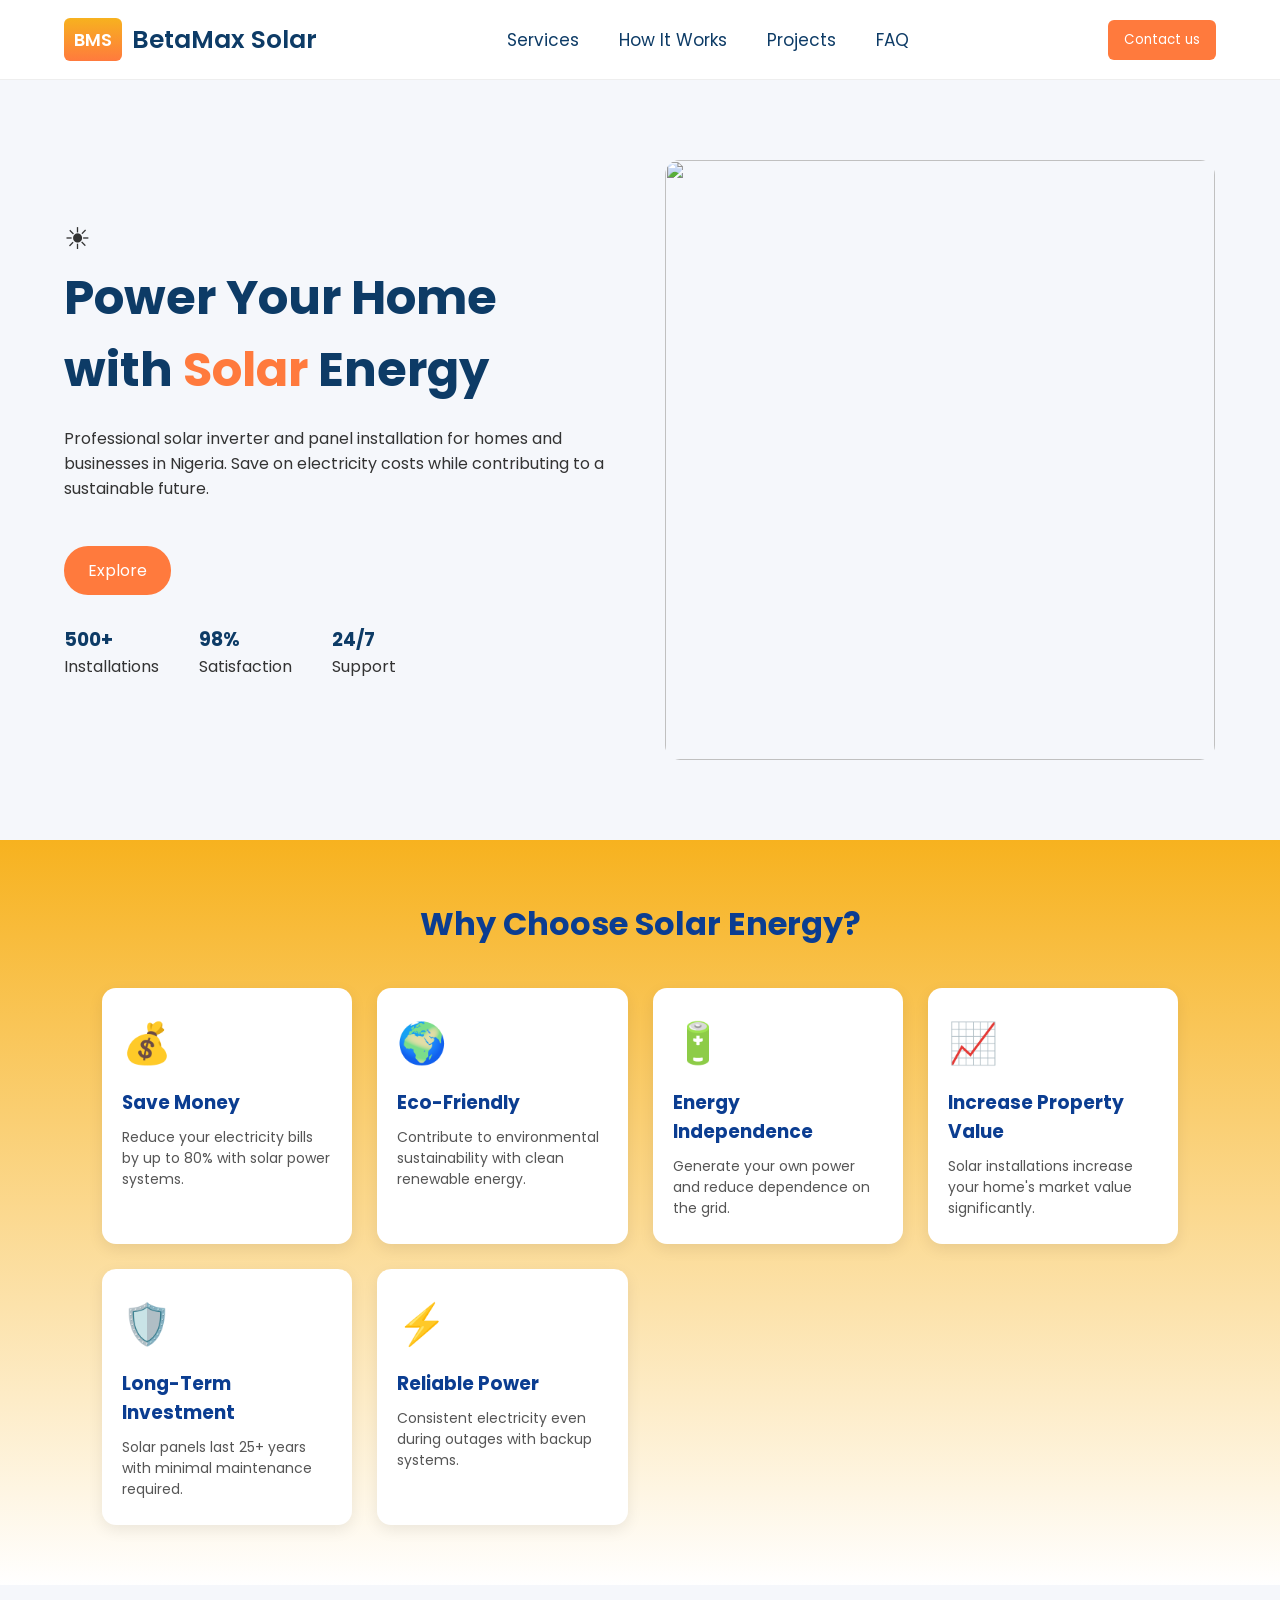
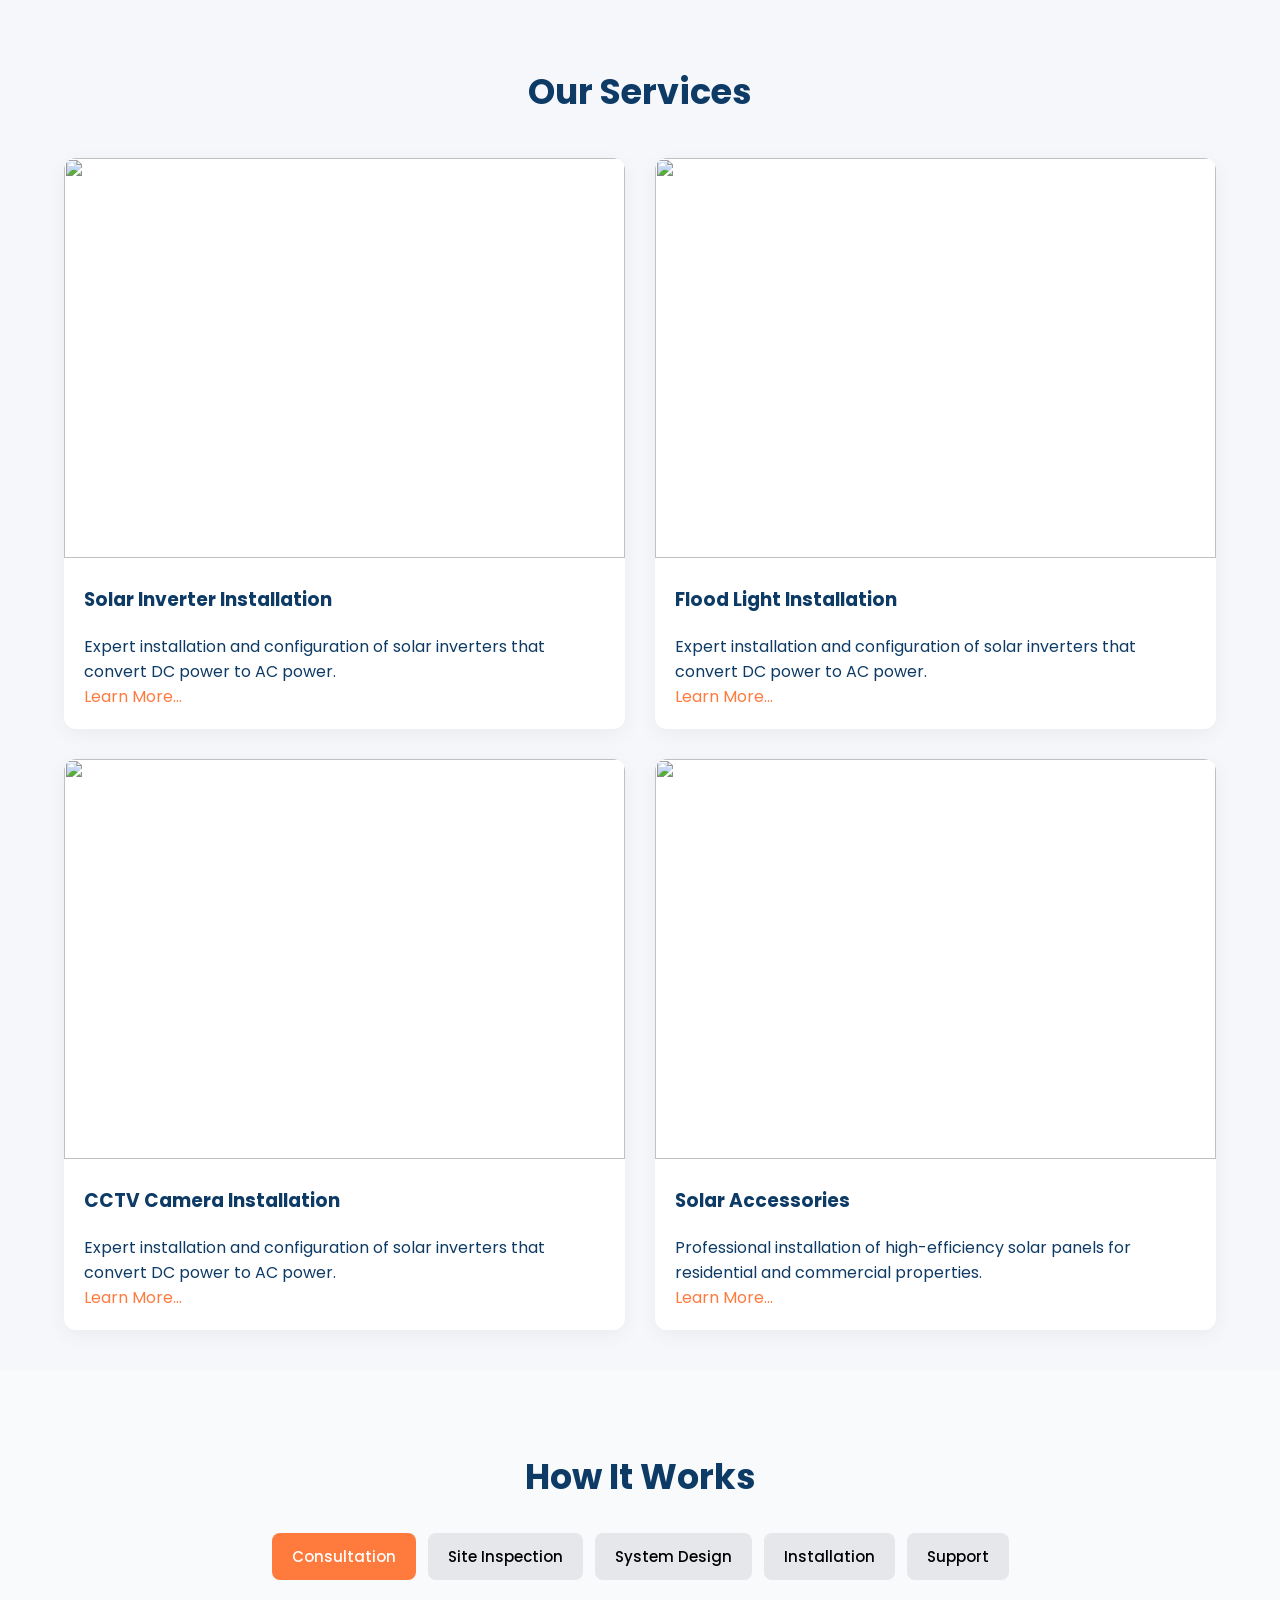
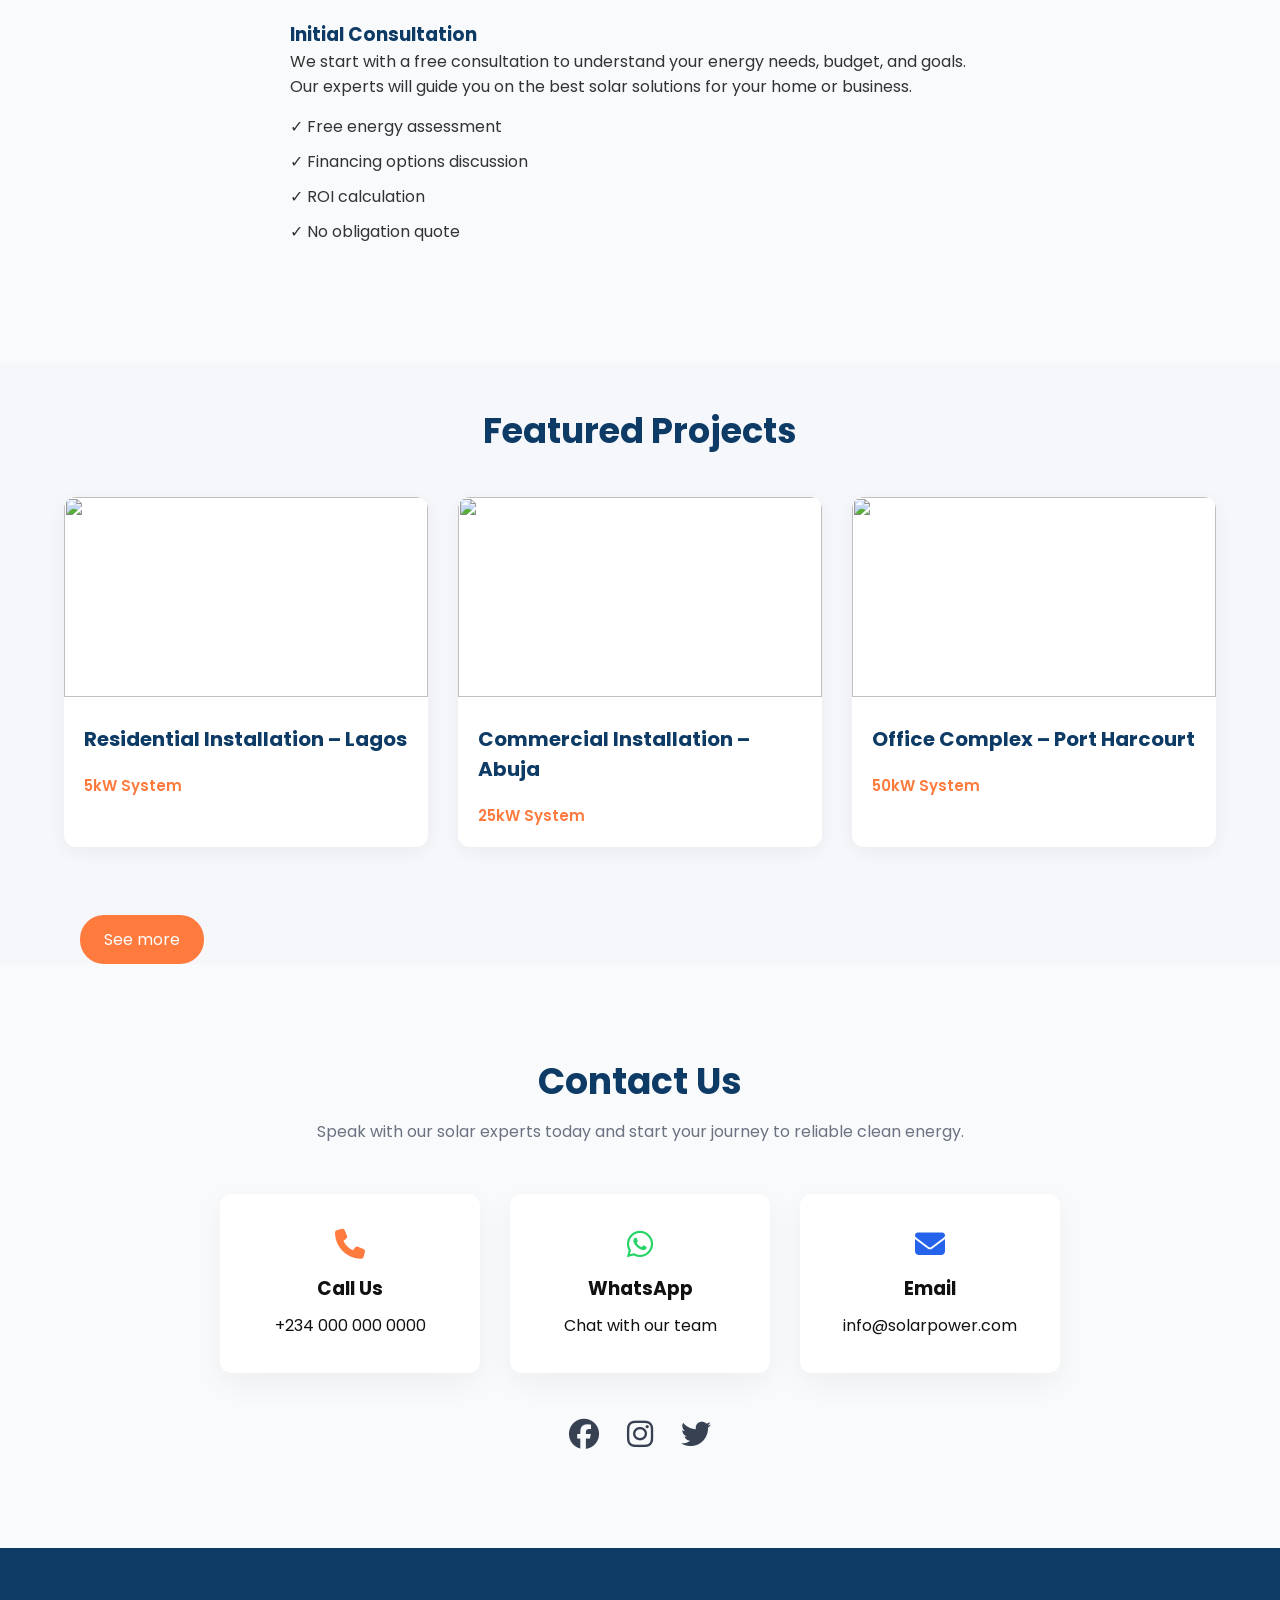
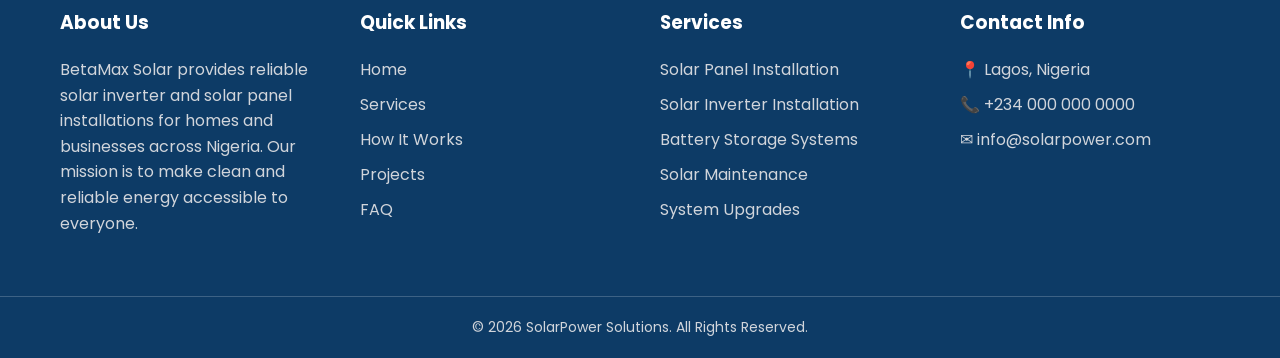
==== index.html @ 7b792b78 "Add files via upload" ====
<!DOCTYPE html>
<html lang="en">
<head>

<meta charset="UTF-8">
<meta name="viewport" content="width=device-width, initial-scale=1.0">

<title>BetaMax Solar</title>

<link rel="stylesheet" href="style.css">

<link href="https://fonts.googleapis.com/css2?family=Poppins:wght@300;400;500;600;700&display=swap" rel="stylesheet">

<link rel="stylesheet" href="https://cdnjs.cloudflare.com/ajax/libs/font-awesome/6.5.0/css/all.min.css">
</head>

<body>

<header>

<div class="container nav">

<div class="logo">

<div class="logo-box">BMS</div>
<span>BetaMax Solar</span>

</div>

<nav>

<ul>

<li><a href="#services">Services</a></li>
<li><a href="#how-it-works">How It Works</a></li>
<li><a href="#projects">Projects</a></li>
<li><a href="faq.html">FAQ</a></li>
</ul>

</nav>

<div class="nav-buttons">
<a href="#contact-section"><button class="admin-btn">Contact us</button></a>


</div>

</div>

</header>


<!-- HERO -->

<section class="hero">

<div class="container hero-grid">

<div class="hero-text">

<div class="hero-badge">☀</div>

<h1>Power Your Home with <span2> Solar</span2> Energy</h1>

<p>
Professional solar inverter and panel installation for homes and businesses in Nigeria. 
Save on electricity costs while contributing to a sustainable future.
</p>

<div class="hero-buttons">
<a href="#features" class="quote-btn">Explore</a>


</div>

<div class="hero-stats">

<div>
<h3>500+</h3>
<p>Installations</p>
</div>

<div>
<h3>98%</h3>
<p>Satisfaction</p>
</div>

<div>
<h3>24/7</h3>
<p>Support</p>
</div>

</div>

</div>


<!-- SLIDESHOW -->

<div class="slider">

<img class="slide active" src="images/1.jpg">
<img class="slide" src="images/2.jpg">
<img class="slide" src="images/13.jpg">
<img class="slide" src="images/4.jpg">

</div>



</div>

</div>

</section>


<!-- WHY SOLAR -->

<section id="features" class="features">
  <h2>Why Choose Solar Energy?</h2>

  <div class="features-container">

    <div class="card">
      <div class="icon">💰</div>
      <h3>Save Money</h3>
      <p>Reduce your electricity bills by up to 80% with solar power systems.</p>
    </div>

    <div class="card">
      <div class="icon">🌍</div>
      <h3>Eco-Friendly</h3>
      <p>Contribute to environmental sustainability with clean renewable energy.</p>
    </div>

    <div class="card">
      <div class="icon">🔋</div>
      <h3>Energy Independence</h3>
      <p>Generate your own power and reduce dependence on the grid.</p>
    </div>

    <div class="card">
      <div class="icon">📈</div>
      <h3>Increase Property Value</h3>
      <p>Solar installations increase your home's market value significantly.</p>
    </div>

    <div class="card">
      <div class="icon">🛡️</div>
      <h3>Long-Term Investment</h3>
      <p>Solar panels last 25+ years with minimal maintenance required.</p>
    </div>

    <div class="card">
      <div class="icon">⚡</div>
      <h3>Reliable Power</h3>
      <p>Consistent electricity even during outages with backup systems.</p>
    </div>

  </div>
</section>
</section>


<!-- SERVICES -->
<section id="services" class="services">

<h2>Our Services</h2>

<div class="container service-grid">


<a href="services.html" class="movie-card-link">
<div class="service-card">

<img src="images/5.jpg">

<h3>Solar Inverter Installation</h3>

<p>
Expert installation and configuration of solar inverters that convert DC power to AC power. 
<br>
<span3>Learn More...</span3>
</p>
</div>
</a>


<a href="flood.html" class="movie-card-link">
<div class="service-card">

<img src="images/15.jpg">

<h3>Flood Light Installation</h3>

<p>
Expert installation and configuration of solar inverters that convert DC power to AC power.
<br>
<span3>Learn More...</span3>
</p>
</div>
</a>

<a href="cctv.html" class="movie-card-link">
<div class="service-card">

<img src="images/16.jpg">

<h3>CCTV Camera Installation</h3>

<p>
Expert installation and configuration of solar inverters that convert DC power to AC power.
<br>
<span3>Learn More...</span3>
</p>

</div>
</a>

<a href="acc.html" class="movie-card-link">
<div class="service-card">

<img src="images/6.jpg">

<h3>Solar Accessories</h3>

<p>
Professional installation of high-efficiency solar panels for residential and commercial properties.
<br>
<span3>Learn More...</span3>
</p>

</div>
</a>
</div>

</section>




<section id="how-it-works" class="how-it-works">

<div class="container">

<h2>How It Works</h2>

<div class="process-tabs">

<button class="tab active" data-target="consultation">
Consultation
</button>

<button class="tab" data-target="inspection">
Site Inspection
</button>

<button class="tab" data-target="design">
System Design
</button>

<button class="tab" data-target="installation">
Installation
</button>

<button class="tab" data-target="support">
Support
</button>

</div>


<!-- CONSULTATION -->

<div class="process-content active" id="consultation">

<h3>Initial Consultation</h3>

<p>
We start with a free consultation to understand your energy needs,
budget, and goals. Our experts will guide you on the best solar
solutions for your home or business.
</p>

<ul>
<li>✓ Free energy assessment</li>
<li>✓ Financing options discussion</li>
<li>✓ ROI calculation</li>
<li>✓ No obligation quote</li>
</ul>

</div>


<!-- SITE INSPECTION -->

<div class="process-content" id="inspection">

<h3>Site Inspection</h3>

<p>
Our engineers visit your location to evaluate sunlight exposure,
roof condition, and electrical configuration before installation.
</p>

<ul>
<li>✓ Roof structure evaluation</li>
<li>✓ Sunlight and shading analysis</li>
<li>✓ Electrical system inspection</li>
<li>✓ System compatibility check</li>
</ul>

</div>


<!-- SYSTEM DESIGN -->

<div class="process-content" id="design">

<h3>System Design</h3>

<p>
Based on the inspection results, we design a custom solar power
system tailored to your energy usage and building layout.
</p>

<ul>
<li>✓ Custom solar layout</li>
<li>✓ Panel positioning optimization</li>
<li>✓ Battery and inverter configuration</li>
<li>✓ Energy production estimation</li>
</ul>

</div>


<!-- INSTALLATION -->

<div class="process-content" id="installation">

<h3>Professional Installation</h3>

<p>
Our certified technicians install the solar panels, inverter,
and battery systems safely and efficiently.
</p>

<ul>
<li>✓ Solar panel mounting</li>
<li>✓ Inverter configuration</li>
<li>✓ Battery system setup</li>
<li>✓ Safety testing</li>
</ul>

</div>


<!-- SUPPORT -->

<div class="process-content" id="support">

<h3>Ongoing Support</h3>

<p>
After installation, we provide monitoring, maintenance,
and customer support to ensure your system runs efficiently.
</p>

<ul>
<li>✓ System monitoring</li>
<li>✓ Maintenance services</li>
<li>✓ Performance optimization</li>
<li>✓ 24/7 support</li>
</ul>

</div>

</div>

</section>


<!-- FEATURED PROJECTS -->
<section id="projects" class="projects">

<div class="container">

<h2>Featured Projects</h2>

<div class="project-grid">


<div class="project-card">

<img src="images/9.jpg">

<h3>Residential Installation – Lagos</h3>

<span>5kW System</span>

</div>


<div class="project-card">

<img src="images/10.jpg">

<h3>Commercial Installation – Abuja</h3>

<span>25kW System</span>

</div>


<div class="project-card">

<img src="images/8.jpg">

<h3>Office Complex – Port Harcourt</h3>

<span>50kW System</span>

</div>


</div>

</div>

</section>
<a href="project.html" class="seemore-btn">See more</a>

<!-- CONTACT SECTION -->
<section id="contact-section" class="contact-section">

<div class="container">

<h2>Contact Us</h2>
<p class="contact-subtext">
Speak with our solar experts today and start your journey to reliable clean energy.
</p>

<div class="primary-contact">

<a href="tel:+234000000000" class="contact-card call">
<i class="fa-solid fa-phone"></i>
<h3>Call Us</h3>
<p>+234 000 000 0000</p>
</a>

<a href="https://wa.me/2340000000000" class="contact-card whatsapp">
<i class="fa-brands fa-whatsapp"></i>
<h3>WhatsApp</h3>
<p>Chat with our team</p>
</a>

<a href="mailto:info@solarpower.com" class="contact-card email">
<i class="fa-solid fa-envelope"></i>
<h3>Email</h3>
<p>info@solarpower.com</p>
</a>

</div>


<div class="social-contact">

<a href="#"><i class="fa-brands fa-facebook"></i></a>
<a href="#"><i class="fa-brands fa-instagram"></i></a>
<a href="#"><i class="fa-brands fa-twitter"></i></a>

</div>

</div>

</section>



<!-- FOOTER -->

<footer class="footer">

<div class="footer-container">

<div class="footer-col">

<h3>About Us</h3>

<p>
BetaMax Solar provides reliable solar inverter and
solar panel installations for homes and businesses across
Nigeria. Our mission is to make clean and reliable energy
accessible to everyone.
</p>

</div>


<div class="footer-col">

<h3>Quick Links</h3>

<ul>
<li><a href="#">Home</a></li>
<li><a href="#services">Services</a></li>
<li><a href="#">How It Works</a></li>
<li><a href="#projects">Projects</a></li>
<li><a href="#faq.html">FAQ</a></li>

</ul>

</div>


<div class="footer-col">

<h3>Services</h3>

<ul>
<li>Solar Panel Installation</li>
<li>Solar Inverter Installation</li>
<li>Battery Storage Systems</li>
<li>Solar Maintenance</li>
<li>System Upgrades</li>

</ul>

</div>


<div class="footer-col">

<h3>Contact Info</h3>

<ul>
<li>📍 Lagos, Nigeria</li>
<li>📞 +234 000 000 0000</li>
<li>✉ info@solarpower.com</li>
</ul>

</div>

</div>


<div class="footer-bottom">

<p>
© 2026 SolarPower Solutions. All Rights Reserved.
</p>

</div>

</footer>
<script src="script.js"></script>

</body>

</html>
---- style.css ----
*{
margin:0;
padding:0;
box-sizing:border-box;
font-family:Poppins;
}

body{
background:#f5f7fb;
color:#333;
}

.container{
width:90%;
max-width:1200px;
margin:auto;
}

header{
background:white;
border-bottom:1px solid #eee;
position:sticky;
top:0;
z-index:100;
}

.nav{
display:flex;
justify-content:space-between;
align-items:center;
padding:18px 0;
}

.logo{
display:flex;
align-items:center;
gap:10px;
font-weight:600;
font-size:18px;
}

.logo-box{
background:linear-gradient(#f7b21f,#ff7a3d);
color:white;
padding:8px 10px;
border-radius:6px;
font-weight:600;
}
span{
 color:#0d3b66;
 font-size: 25px;
 
}
span2{
 color:#ff7a3d;
 
}


span3{
 color:#ff7a3d;
 }
nav ul{
display:flex;
list-style:none;
gap:40px;
font-size: 17px;
color:#0d3b66;
}

nav a{
text-decoration:none;
color:#0d3b66;
}
.nav a:hover{
color:#ff7a3d;
}
.nav-buttons button{
margin-left:10px;
padding:10px 16px;
border:none;
border-radius:6px;
cursor:pointer;
}

.admin-btn{
background:#ff7a3d;
color:white;

}
.admin-btn:hover{
background:#ff7a3d;
color:white;
transform:scale(1.05);
}

.quote-btn{
background:#ff7a3d;
color:white;
display:inline-block;
padding:12px 24px;
border-radius:24px;
text-decoration:none;
margin-top:20px;
transition:0.3s;
}

.quote-btn:hover{
background:#ff7a3d;
color:white;
transform:scale(1.05);
}
/* HERO SECTION */
/* SLIDER */

.slider{
position:relative;
width:550px;
height:600px;
overflow:hidden;
border-radius:15px;
}

.slide{
position:absolute;
width:100%;
height:100%;
object-fit:cover;
opacity:0;
transition:opacity 1s ease-in-out;
}

.slide.active{
opacity:1;
}


.hero{
padding:80px 0;
}

.hero-grid{
display:grid;
grid-template-columns:1fr 1fr;
gap:50px;
align-items:center;
}

.hero-text h1{
font-size:48px;
color:#0d3b66;
margin-bottom:20px;
}

.hero-text p{
margin-bottom:25px;
}

.hero-buttons button{
margin-right:10px;
padding:14px 22px;
border-radius:8px;
}

.hero-stats{
display:flex;
gap:40px;
margin-top:30px;
}

.hero-stats h3{
color:#0d3b66;
}

.hero-image img{
width:100%;
border-radius:14px;
}
.hero-badge{
    font-size: 30px;
}

.services{
padding:80px 0;
text-align:center;
}
.services h2{
color:#0d3b66;
font-size: 35px;
}
.services h3{
color:#0d3b66;
}
.service-grid{
display:grid;
grid-template-columns:1fr 1fr;
gap:30px;
margin-top:40px;
}

.service-card{
background:white;
border-radius:12px;
box-shadow:0 5px 20px rgba(0,0,0,0.05);
text-align:left;
overflow:hidden;
}

.service-card img{
width:100%;
height:400px;
object-fit:cover;
}

.service-card h3{
padding:20px;
}

.service-card p{
padding:0 20px 20px;
}

.service-card a{
padding:20px;
display:block;
color:#ff7a3d;
text-decoration:none;
}

@media(max-width:900px){

.hero-grid{
grid-template-columns:1fr;
}

.service-grid{
grid-template-columns:1fr;
}

nav ul{
display:none;
}

}
.how-it-works{
padding:80px 0;
text-align:center;
background:#f8fafc;
margin-top: -40px;
}
.how-it-works h2{
font-size: 35px;
color:#0d3b66;
}

.process-tabs{
display:flex;
justify-content:center;
gap:12px;
margin-top:30px;
flex-wrap:wrap;
}

.tab{
padding:12px 20px;
border:none;
background:#e5e7eb;
border-radius:8px;
cursor:pointer;
font-weight:500;
font-size: 15px;
}

.tab.active{
background:#ff7a3d;
color:white;
}

.process-content{
display:none;
max-width:700px;
margin:40px auto;
text-align:left;
}

.process-content h3{
color:#0d3b66;
}

.process-content.active{
display:block;
}

.process-content ul{
margin-top:15px;
list-style:none;
}

.process-content li{
margin-bottom:10px;
}

/* PROJECTS */

.projects{
padding:80px 0;
text-align:center;
margin-top: -40px;
}
.projects h2{
    font-size: 35px;
color:#0d3b66;
}

.project-grid{
display:grid;
grid-template-columns:repeat(auto-fit,minmax(300px,1fr));
gap:30px;
margin-top:40px;
}

.project-card{
background:white;
border-radius:12px;
box-shadow:0 5px 20px rgba(0,0,0,0.05);
text-align:left;
overflow:hidden;
}

.project-card img{
width:100%;
height:200px;
object-fit:cover;
}

.project-card h3{
padding:20px;
font-size:20px;
color:#0d3b66;
}

.project-card span{
padding:0 20px 20px;
display:block;
color:#ff7a3d;
font-weight:600;
font-size: 15px;
}

.seemore-btn{
background:#ff7a3d;
color:white;
display:inline-block;
padding:12px 24px;
border-radius:24px;
text-decoration:none;
margin-top:-80px;
transition:0.3s;
margin-left: 80px;
}

.seemore-btn:hover{
background:#ff7a3d;
color:white;
transform:scale(1.05);
}
/* CONTACT SECTION */

.contact-section{
padding:90px 0;
background:#f8fafc;
text-align:center;
}

.contact-section h2{
font-size:36px;
margin-bottom:10px;
color:#0d3b66;
}

.contact-subtext{
color:#6b7280;
margin-bottom:50px;
}

.primary-contact{
display:flex;
justify-content:center;
gap:30px;
flex-wrap:wrap;
}

.contact-card{
width:260px;
padding:35px;
border-radius:12px;
background:white;
box-shadow:0 10px 30px rgba(0,0,0,0.05);
text-decoration:none;
color:#111;
transition:0.3s;
}

.contact-card i{
font-size:30px;
margin-bottom:15px;
}

.contact-card h3{
margin-bottom:10px;
}

.contact-card:hover{
transform:translateY(-8px);
box-shadow:0 15px 40px rgba(0,0,0,0.1);
}


/* CONTACT COLORS */

.call i{
color:#ff7a3d;
}

.whatsapp i{
color:#25D366;
}

.email i{
color:#2563eb;
}


/* SOCIAL MEDIA */

.social-contact{
margin-top:40px;
}

.social-contact a{
margin:0 12px;
font-size:30px;
color:#374151;
transition:0.3s;
}

.social-contact a:hover{
color:#ff7a3d;
}



/* FOOTER */

.footer{
background:#0d3b66;
color:white;
padding-top:60px;
}

.footer-container{
max-width:1200px;
margin:auto;
display:grid;
grid-template-columns:repeat(auto-fit,minmax(220px,1fr));
gap:40px;
padding:0 20px 60px;
}

.footer-col h3{
margin-bottom:20px;
}

.footer-col p{
color:#d1d5db;
line-height:1.6;
}

.footer-col ul{
list-style:none;
}

.footer-col ul li{
margin-bottom:10px;
color:#d1d5db;
}

.footer-col ul li a{
text-decoration:none;
color:#d1d5db;
}

.footer-col ul li a:hover{
color:white;
}

.footer-bottom{
text-align:center;
border-top:1px solid rgba(255,255,255,0.2);
padding:20px;
font-size:14px;
color:#d1d5db;
}


.back-btn{
  display:inline-block;
background:#ff7a3d;
color:rgb(255, 255, 255);
padding:10px 20px;
border-radius:20px;
text-decoration:none;
margin-top:20px;
margin-bottom: 20px;
margin-left: 41px;
transition:0.3s;
}

.back-btn:hover{
background:#ff7a3d;
color:#ffffff;
transform:scale(1.05);
}

/* PAGINATION */

.pagination{
display:flex;
justify-content:center;
align-items:center;
gap:8px;
margin-top:40px;
flex-wrap:wrap;
}

/* PAGE NUMBERS */

.page-number{
text-decoration:none;
color:#fff;
background:#0d3b66;
padding:10px 15px;
border-radius:8px;
font-size:14px;
transition:0.3s;
}

/* HOVER */

.page-number:hover{
background:#ff7a3d;
}

/* ACTIVE PAGE */

.page-number.active{
background:#ff7a3d;
font-weight:bold;
}

/* PREV NEXT */

.page-btn{
text-decoration:none;
color:white;
background:#0d3b66;
padding:10px 14px;
border-radius:8px;
transition:0.3s;
}

.page-btn:hover{
background:#ff7a3d;
}

/* DOTS */

.dots{
color:#aaa;
padding:0 5px;
}


.movie-card-link {
  text-decoration: none;
  color:#0d3b66;
}

.movie-card-link:visited {
  color:#0d3b66;           /* prevent purple visited color */
}

.movie-card-link:hover {
  color: #0d3b66;           /* prevent hover color change */
  text-decoration: none;  /* prevent underline */
}

.movie-card-link:active {
  color:#0d3b66;
}


.learn-btn{
border:2px solid #1b3f6b;
background:white;
color:#1b3f6b;
}


/* Category Tabs */
.category-tabs {
	display: flex;
	justify-content: center;
	gap: 30px;
	margin-bottom: 20px;
    margin-top: 50px;
	flex-wrap: wrap;
}

.tab-btn {
	padding: 12px 24px;
	background: transparent;
	border: 1px solid var(--text-muted);
    color:#1b3f6b;
	cursor: pointer;
	text-transform: uppercase;
	letter-spacing: 2px;
	transition: all 0.3s ease;
	font-size: 15px;
}

.tab-btn.active,
.tab-btn:hover {
	background:#ff7a3d;
	border-color:#ff7a3d;
	color: white;
	transform: translateY(-2px);
}
h5{
  color:#1b3f6b;
     font-size: 35px;
     margin-left:40%;
     margin-top: 40px;
}

.features {
  padding: 60px 8%;
  background:linear-gradient(#f7b21f,#fff);
  text-align: center;
}

.features h2 {
  font-size: 32px;
  color: #0b3d91;
  margin-bottom: 40px;
}

/* GRID */
.features-container {
  display: grid;
  grid-template-columns: repeat(auto-fit, minmax(250px, 1fr));
  gap: 25px;
}

/* CARD STYLE */
.card {
  background: #fff;
  padding: 25px 20px;
  border-radius: 14px;
  box-shadow: 0 5px 15px rgba(0,0,0,0.08);
  transition: 0.3s;
  text-align: left;
}

/* HOVER EFFECT */
.card:hover {
  transform: translateY(-8px);
}

/* ICON STYLE */
.icon {
  font-size: 40px;
  margin-bottom: 15px;
}

/* TITLE */
.card h3 {
  color: #0b3d91;
  margin-bottom: 10px;
}

/* TEXT */
.card p {
  color: #555;
  font-size: 14px;
  line-height: 1.5;
}
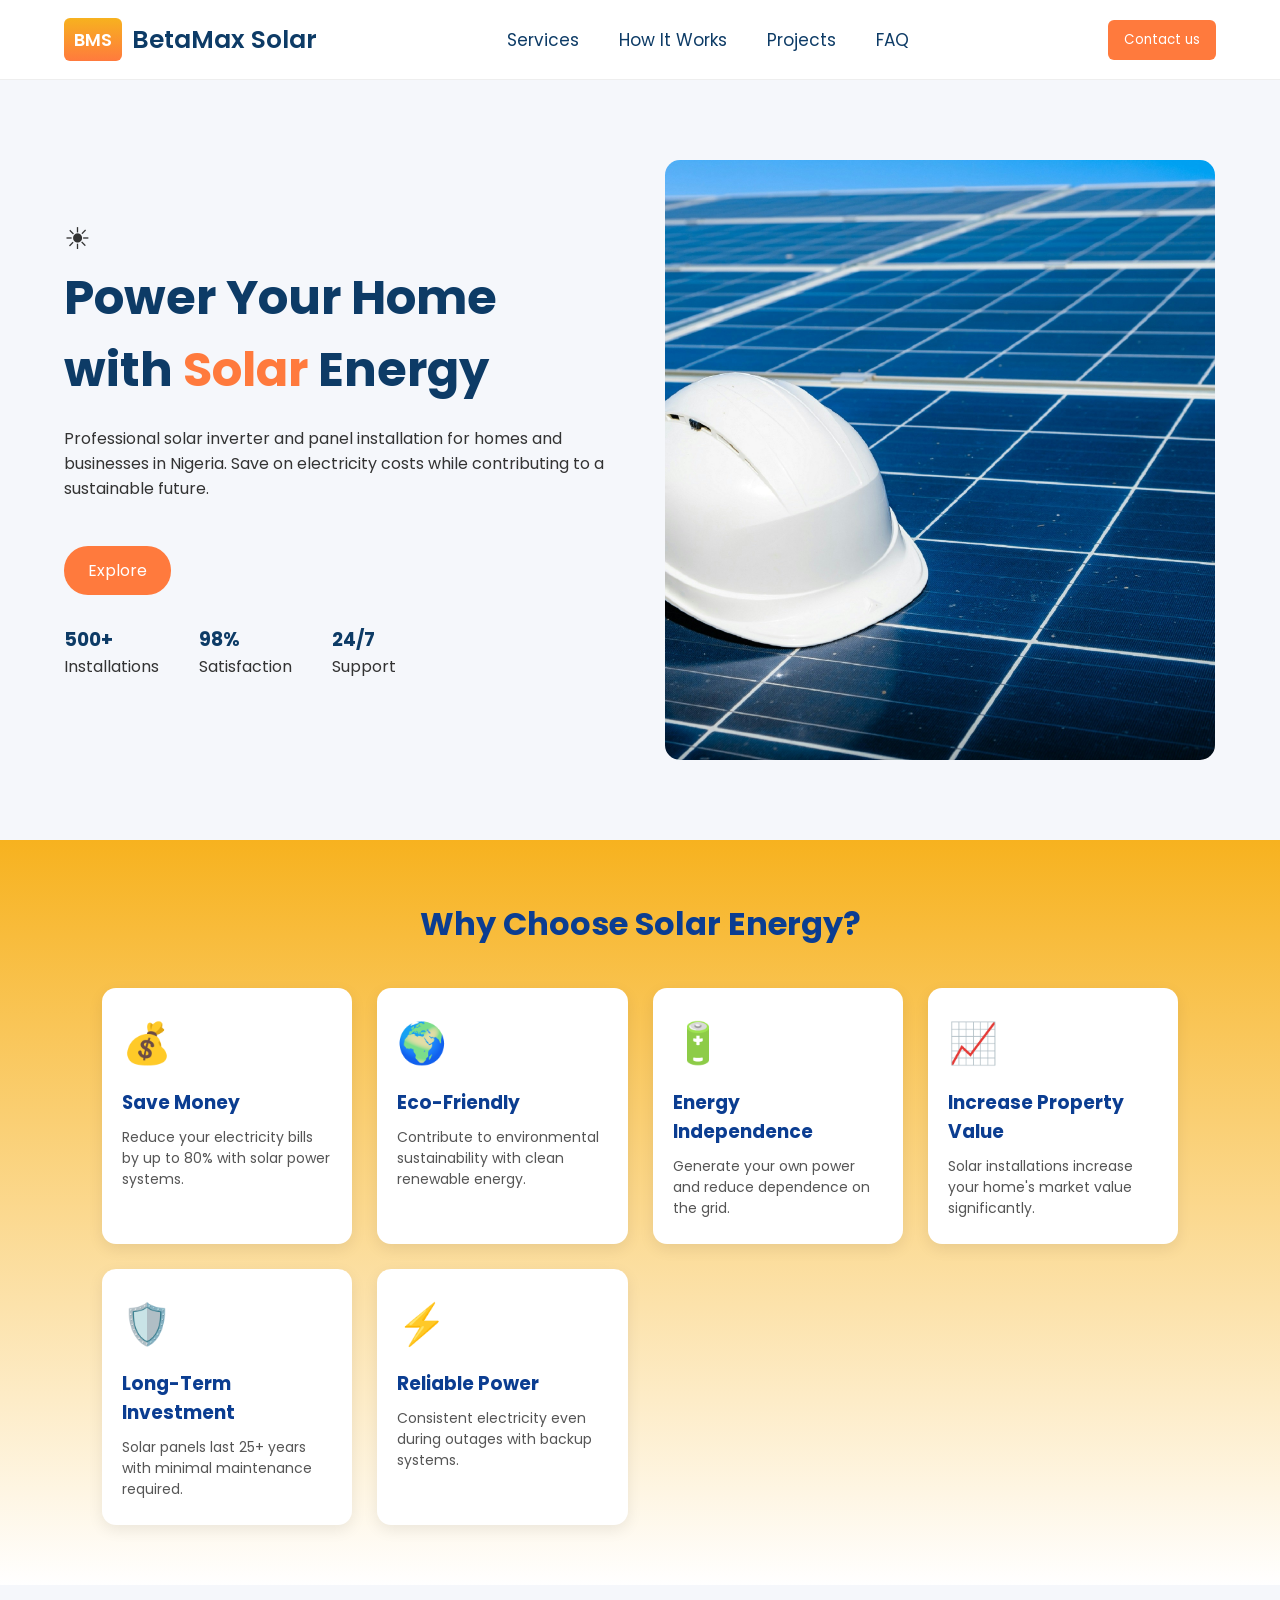
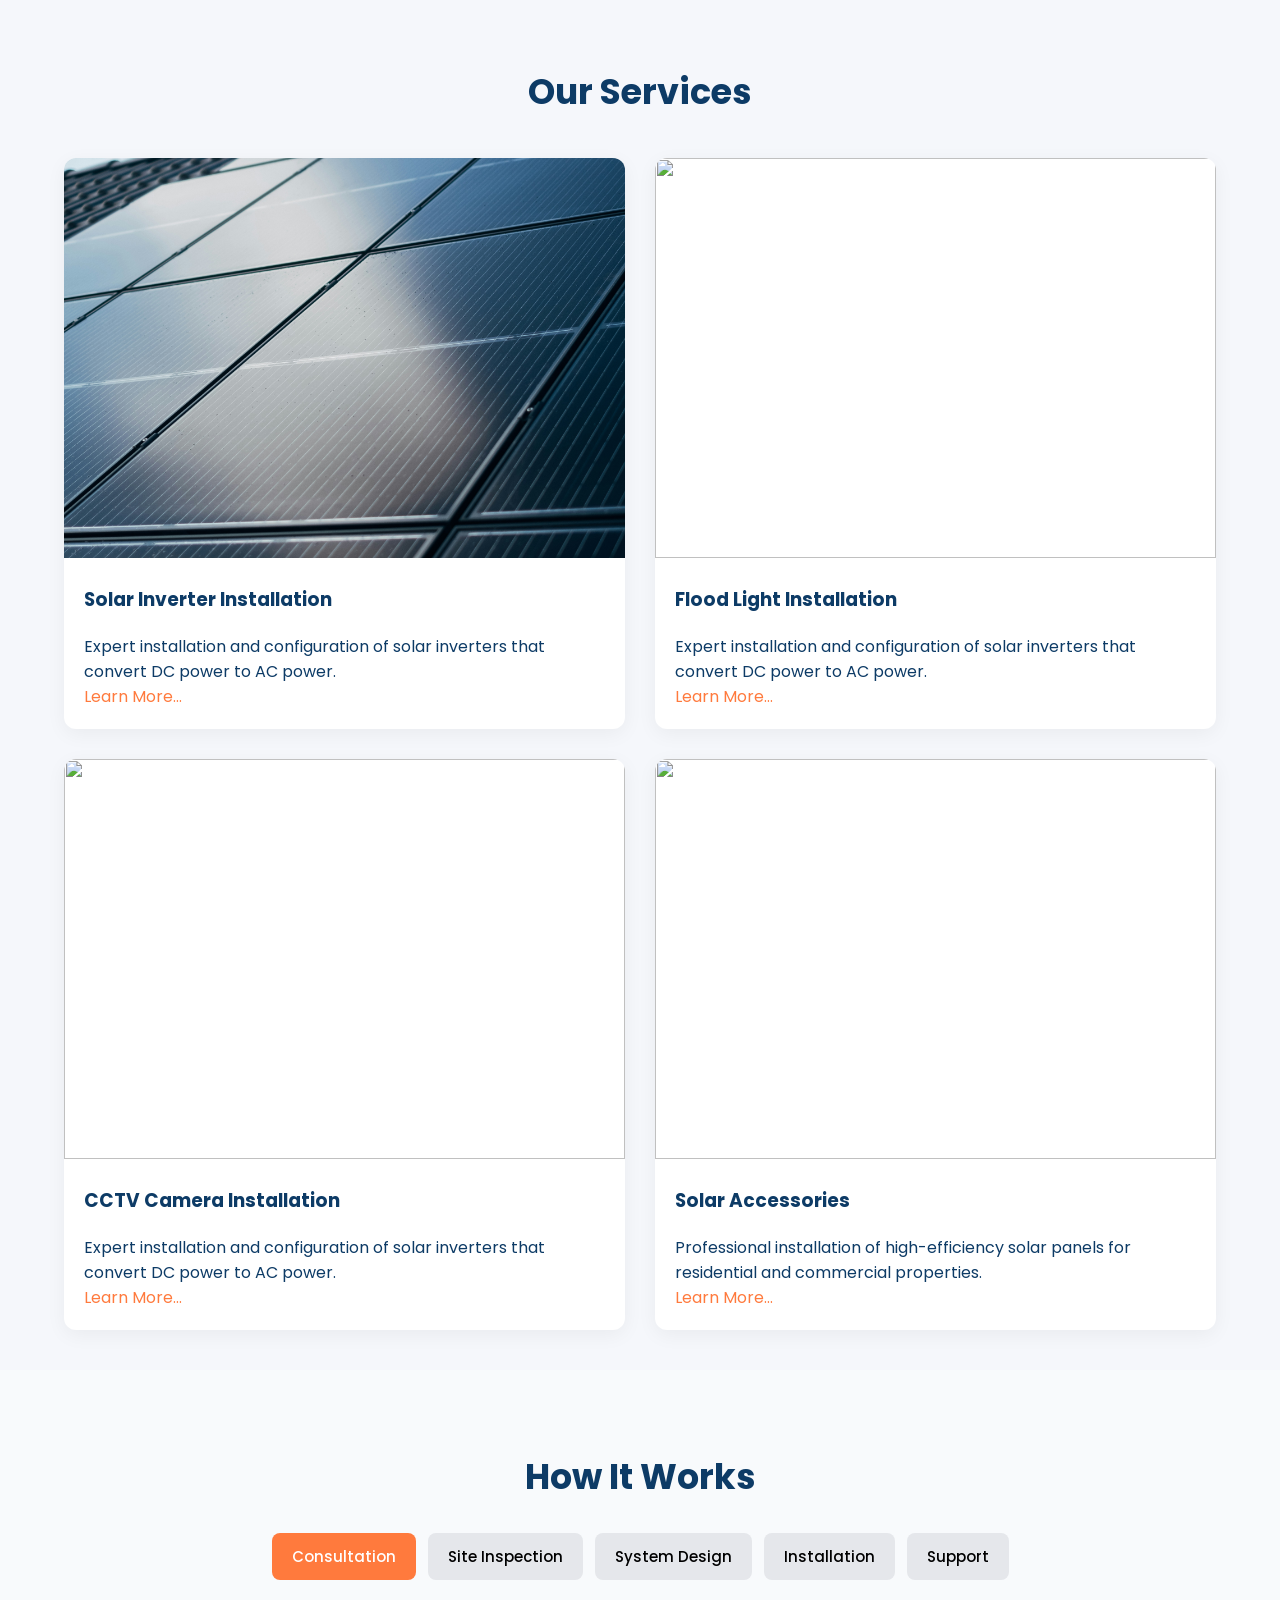
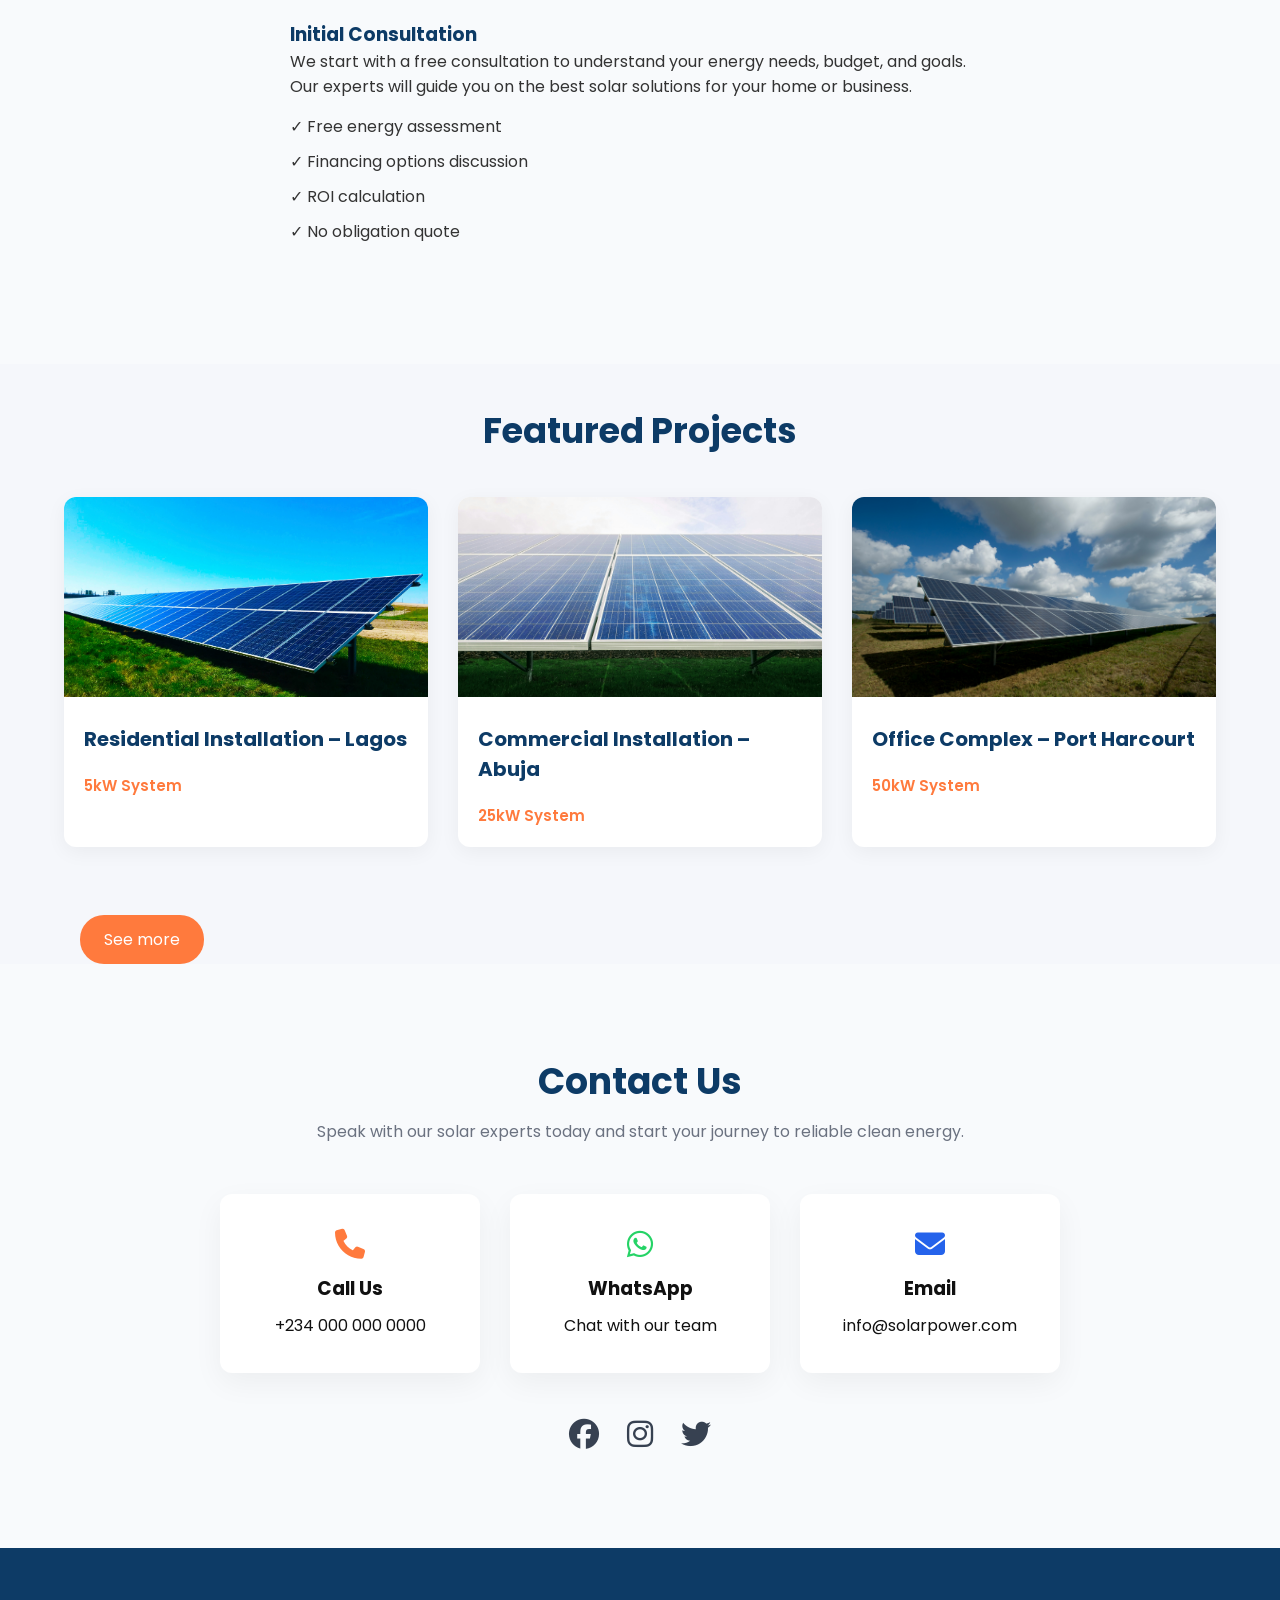
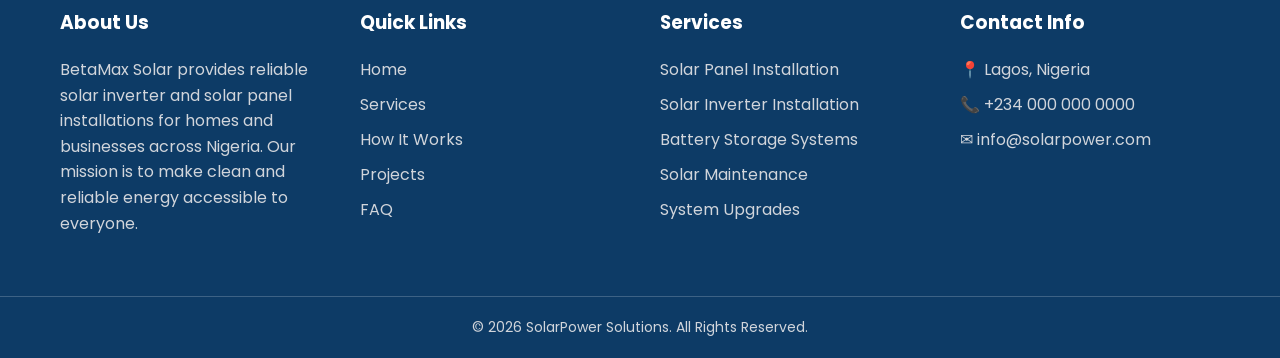
==== commit 126f1380: "Add files via upload" ====
--- a/index.html
+++ b/index.html
@@ -99,10 +99,10 @@
 
 <div class="slider">
 
-<img class="slide active" src="images/1.jpg">
-<img class="slide" src="images/2.jpg">
-<img class="slide" src="images/13.jpg">
-<img class="slide" src="images/4.jpg">
+<img class="slide active" src="1.jpg">
+<img class="slide" src="2.jpg">
+<img class="slide" src="13.jpg">
+<img class="slide" src="4.jpg">
 
 </div>
 
@@ -174,7 +174,7 @@
 <a href="services.html" class="movie-card-link">
 <div class="service-card">
 
-<img src="images/5.jpg">
+<img src="5.jpg">
 
 <h3>Solar Inverter Installation</h3>
 
@@ -190,7 +190,7 @@
 <a href="flood.html" class="movie-card-link">
 <div class="service-card">
 
-<img src="images/15.jpg">
+<img src="15.jpg">
 
 <h3>Flood Light Installation</h3>
 
@@ -205,7 +205,7 @@
 <a href="cctv.html" class="movie-card-link">
 <div class="service-card">
 
-<img src="images/16.jpg">
+<img src="16.jpg">
 
 <h3>CCTV Camera Installation</h3>
 
@@ -221,7 +221,7 @@
 <a href="acc.html" class="movie-card-link">
 <div class="service-card">
 
-<img src="images/6.jpg">
+<img src="6.jpg">
 
 <h3>Solar Accessories</h3>
 
@@ -393,7 +393,7 @@
 
 <div class="project-card">
 
-<img src="images/9.jpg">
+<img src="9.jpg">
 
 <h3>Residential Installation – Lagos</h3>
 
@@ -404,7 +404,7 @@
 
 <div class="project-card">
 
-<img src="images/10.jpg">
+<img src="10.jpg">
 
 <h3>Commercial Installation – Abuja</h3>
 
@@ -415,7 +415,7 @@
 
 <div class="project-card">
 
-<img src="images/8.jpg">
+<img src="8.jpg">
 
 <h3>Office Complex – Port Harcourt</h3>
 
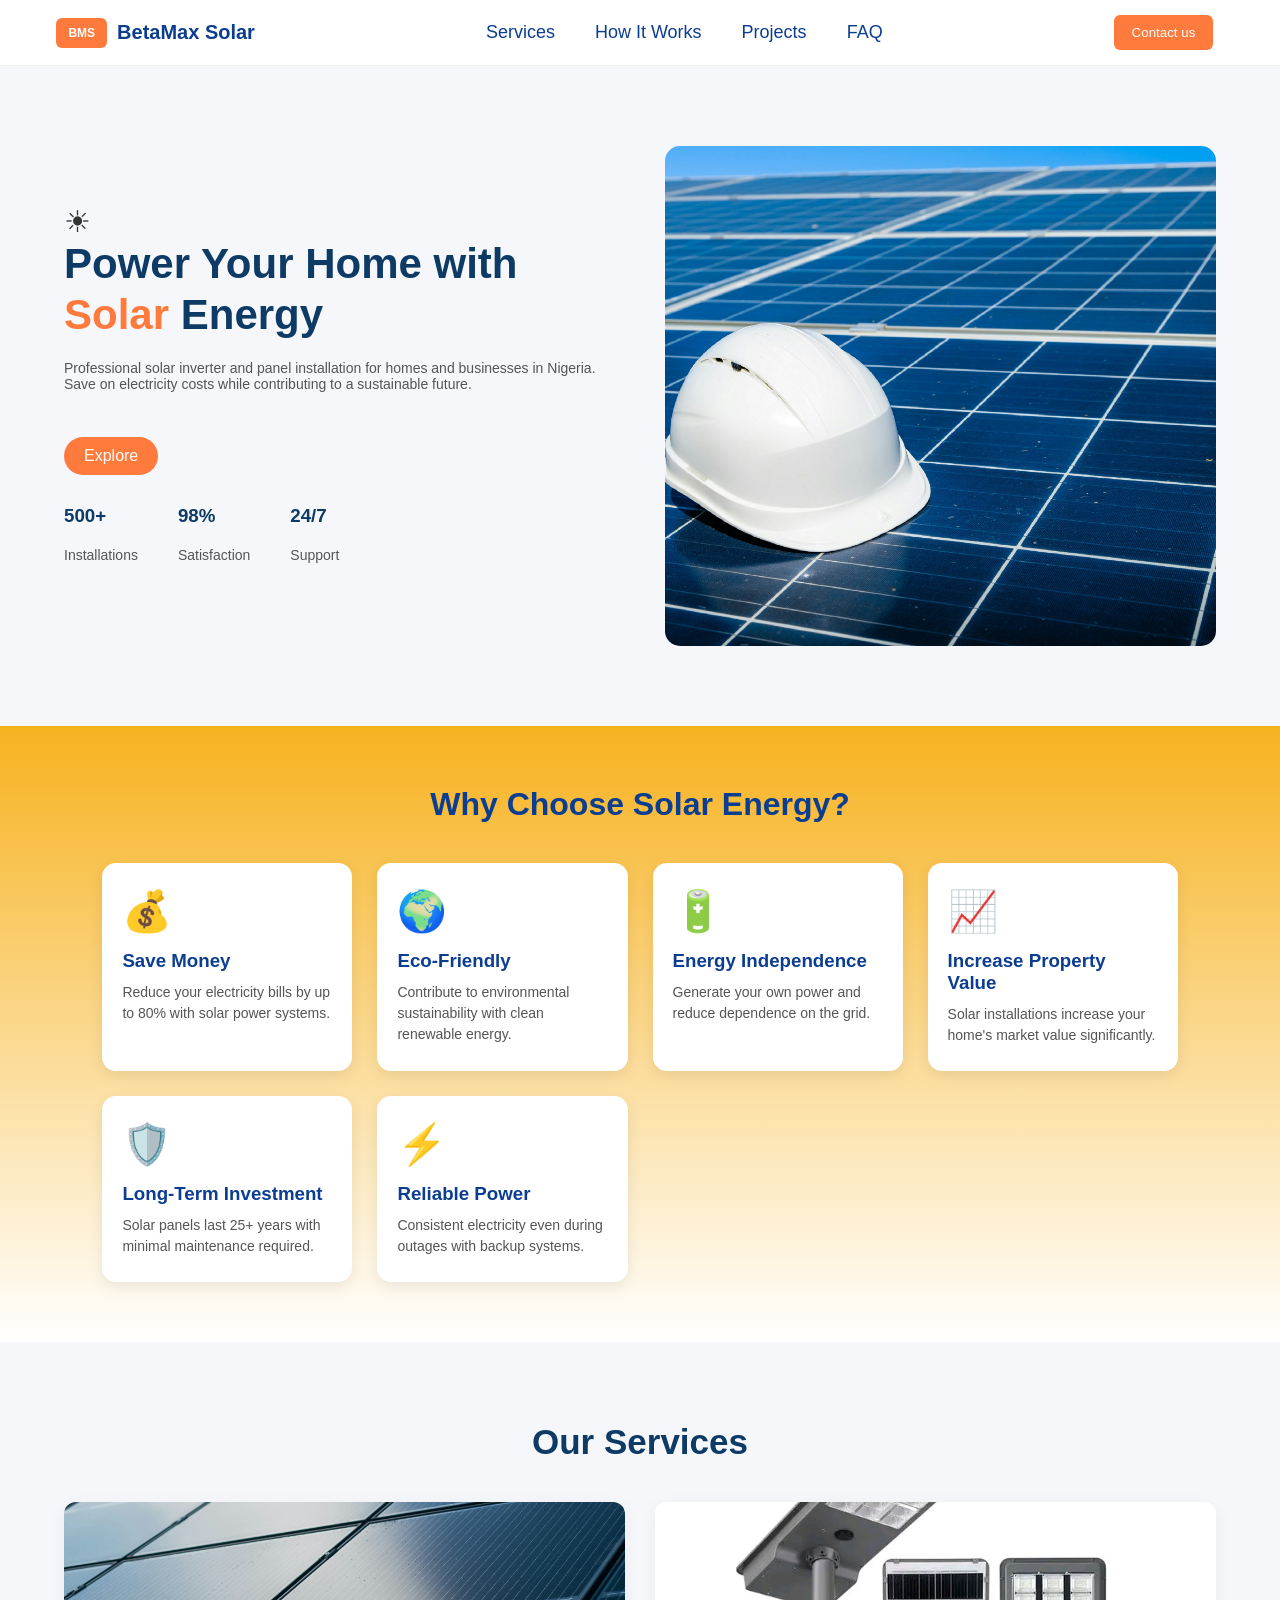
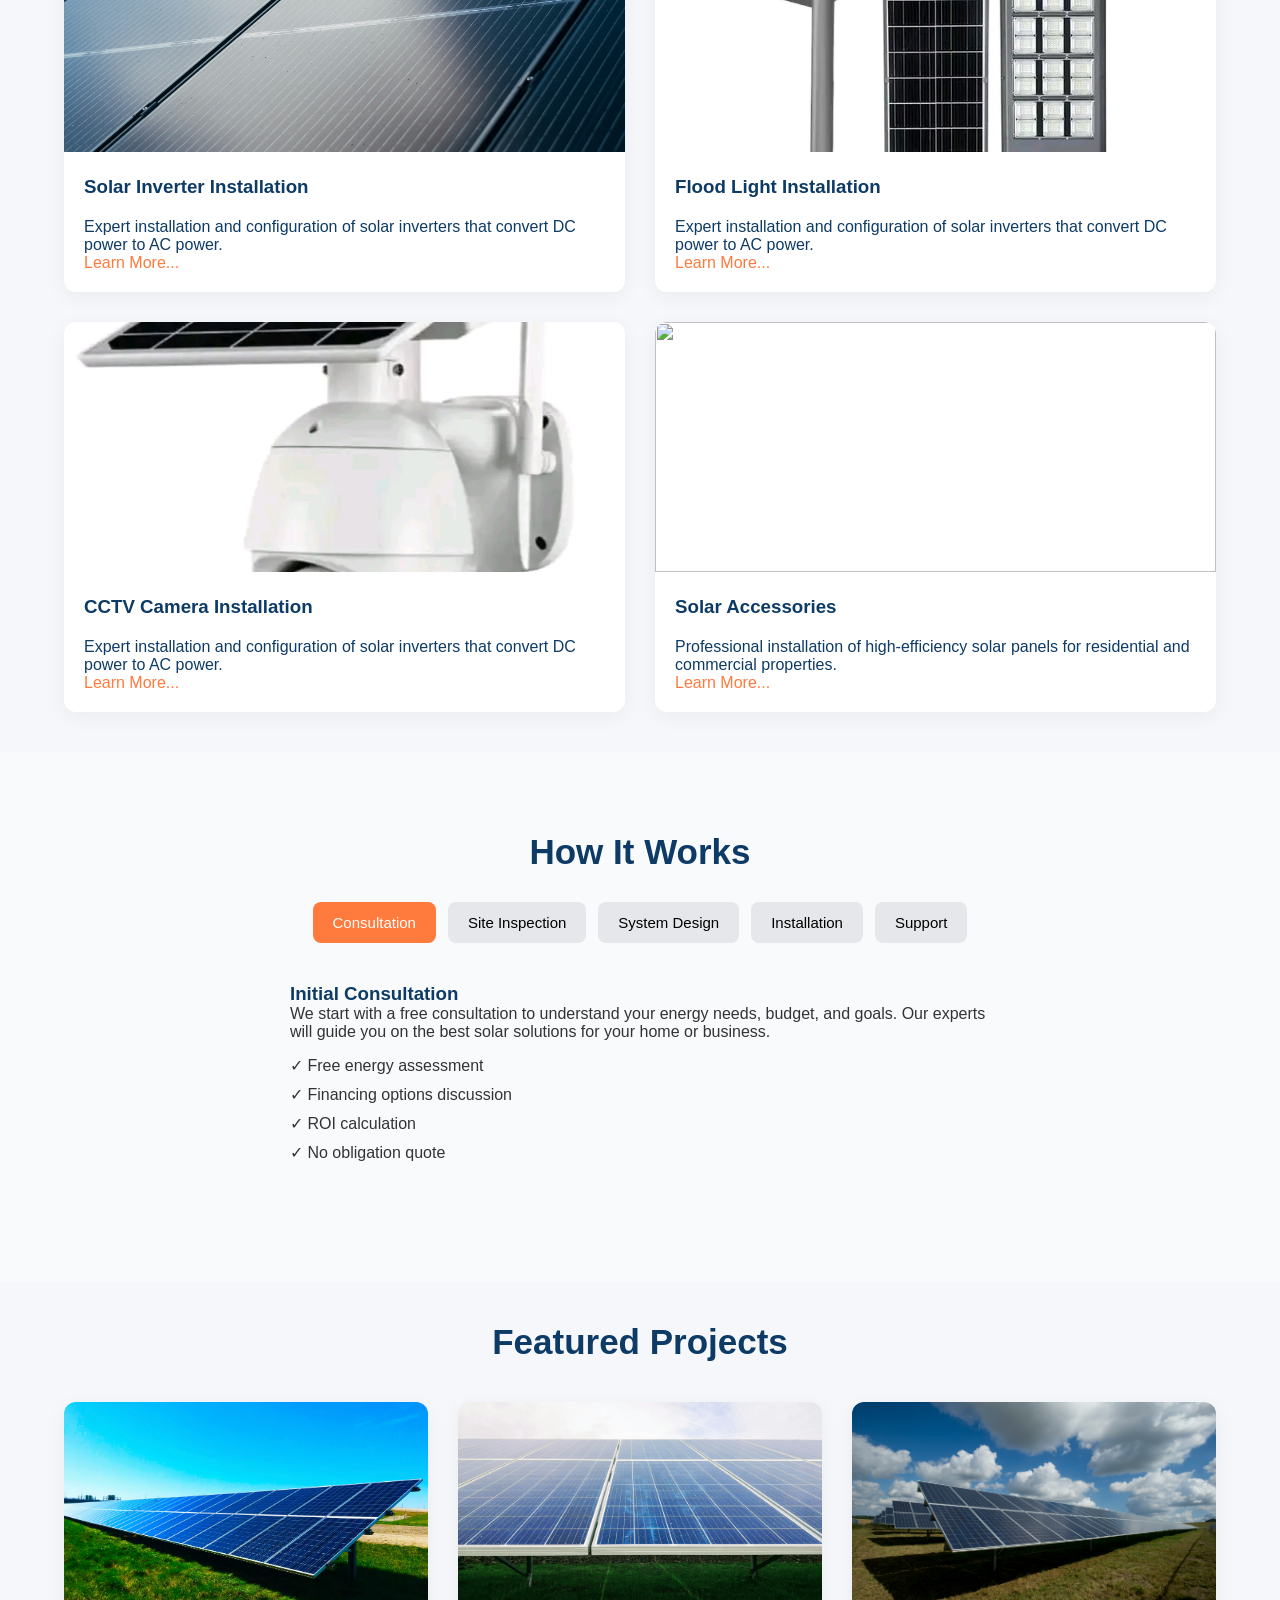
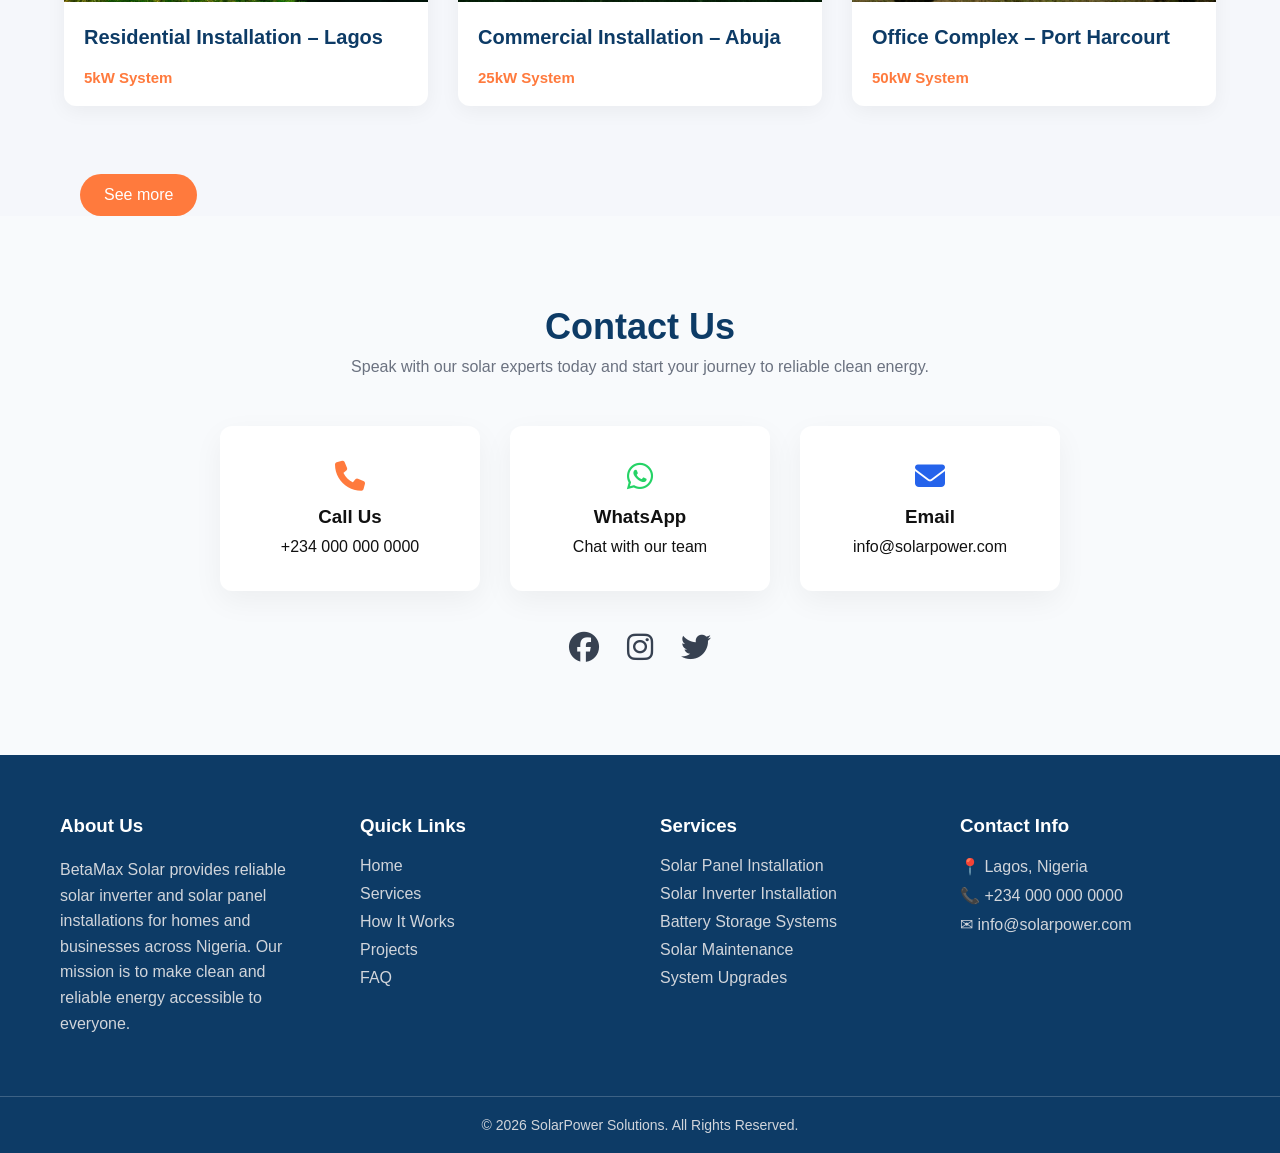
==== commit 22998a47: "Add files via upload" ====
--- a/index.html
+++ b/index.html
@@ -19,24 +19,22 @@
 <header>
 
 <div class="container nav">
-
 <div class="logo">
-
 <div class="logo-box">BMS</div>
 <span>BetaMax Solar</span>
-
-</div>
-
+</div>
+
+<!-- Hamburger -->
+  <div class="menu-toggle" id="menu-toggle">
+    ☰
+  </div>
 <nav>
-
-<ul>
-
+<ul>
 <li><a href="#services">Services</a></li>
 <li><a href="#how-it-works">How It Works</a></li>
 <li><a href="#projects">Projects</a></li>
 <li><a href="faq.html">FAQ</a></li>
 </ul>
-
 </nav>
 
 <div class="nav-buttons">
--- a/style.css
+++ b/style.css
@@ -36,20 +36,21 @@
 align-items:center;
 gap:10px;
 font-weight:600;
-font-size:18px;
+font-size:12px;
+margin-left: -110px;
 }
 
 .logo-box{
 background:linear-gradient(#f7b21f,#ff7a3d);
 color:white;
-padding:8px 10px;
+padding:6px 8px;
 border-radius:6px;
 font-weight:600;
 }
 span{
  color:#0d3b66;
- font-size: 25px;
- 
+ font-size: 20px;
+
 }
 span2{
  color:#ff7a3d;
@@ -60,45 +61,206 @@
 span3{
  color:#ff7a3d;
  }
-nav ul{
-display:flex;
-list-style:none;
-gap:40px;
-font-size: 17px;
-color:#0d3b66;
-}
-
-nav a{
-text-decoration:none;
-color:#0d3b66;
-}
+ 
 .nav a:hover{
 color:#ff7a3d;
 }
-.nav-buttons button{
-margin-left:10px;
-padding:10px 16px;
-border:none;
-border-radius:6px;
-cursor:pointer;
-}
-
-.admin-btn{
-background:#ff7a3d;
-color:white;
-
-}
-.admin-btn:hover{
-background:#ff7a3d;
-color:white;
-transform:scale(1.05);
-}
-
+/* RESET */
+* {
+  margin: 0;
+  padding: 0;
+  box-sizing: border-box;
+  font-family: 'Segoe UI', sans-serif;
+}
+
+/* ===================== */
+/* NAVBAR */
+/* ===================== */
+
+.container.nav {
+  display: flex;
+  justify-content: space-between;
+  align-items: center;
+  padding: 15px 8%;
+  background: #fff;
+  position: relative;
+}
+
+/* LOGO */
+.logo {
+  display: flex;
+  align-items: center;
+  gap: 10px;
+}
+
+.logo-box {
+  background: #ff7a3d;
+  color: #fff;
+  padding: 8px 12px;
+  border-radius: 6px;
+  font-weight: bold;
+}
+
+.logo span {
+  font-weight: 600;
+  color: #0b3d91;
+}
+
+/* NAV LINKS */
+nav ul {
+  display: flex;
+  gap: 40px;
+  list-style: none;
+}
+
+nav ul li a {
+  text-decoration: none;
+  color: #0b3d91;
+  font-weight: 500;
+  transition: 0.3s;
+  font-size: 18px;
+}
+
+nav ul li a:hover {
+  color: #ff7a3d;
+}
+
+/* BUTTON */
+.nav-buttons .admin-btn {
+  background: #ff7a3d;
+  color: #fff;
+  border: none;
+  padding: 10px 18px;
+  border-radius: 6px;
+  cursor: pointer;
+  margin-right: -110px;
+}
+
+.nav-buttons .admin-btn:hover {
+  background: #ff7a3d;
+  color: #ffffff;
+}
+
+/* ===================== */
+/* HAMBURGER */
+/* ===================== */
+
+.menu-toggle {
+  display: none;
+  font-size: 26px;
+  cursor: pointer;
+}
+
+/* ===================== */
+/* HERO SECTION */
+/* ===================== */
+
+.hero {
+  display: flex;
+  align-items: center;
+  justify-content: space-between;
+  padding: 60px 8%;
+  gap: 40px;
+}
+
+.hero-text {
+  flex: 1;
+}
+
+.hero-text h1 {
+  font-size: 42px;
+  color: #0b3d91;
+  line-height: 1.2;
+}
+
+.hero-text span {
+  color: #ff7a3d;
+}
+
+.hero-text p {
+  margin: 20px 0;
+  color: #555;
+}
+
+.hero-text button {
+  background: #ff7a3d;
+  color: #fff;
+  border: none;
+  padding: 12px 22px;
+  border-radius: 25px;
+  cursor: pointer;
+}
+
+/* IMAGE */
+.hero-image {
+  flex: 1;
+}
+
+.hero-image img {
+  width: 100%;
+  height: auto;
+  border-radius: 12px;
+  object-fit: cover;
+}
+
+/* ===================== */
+/* MOBILE RESPONSIVE */
+/* ===================== */
+
+@media (max-width: 768px) {
+
+  /* SHOW HAMBURGER */
+  .menu-toggle {
+    display: block;
+  }
+
+  /* HIDE NAV INITIALLY */
+  nav ul {
+    position: absolute;
+    top: 70px;
+    left: 0;
+    width: 100%;
+    background: #fff;
+    flex-direction: column;
+    align-items: center;
+    gap: 20px;
+    padding: 20px 0;
+    display: none;
+  }
+
+  /* ACTIVE MENU */
+  nav ul.active {
+    display: flex;
+  }
+
+  /* MOVE BUTTON INTO MENU */
+  .nav-buttons {
+    display: none;
+  }
+
+  /* HERO STACK */
+  .hero {
+    flex-direction: column;
+    text-align: center;
+  }
+
+  .hero-text h1 {
+    font-size: 28px;
+  }
+
+  .hero-text p {
+    font-size: 14px;
+  }
+
+  .hero-image {
+    margin-top: 20px;
+  }
+}
 .quote-btn{
 background:#ff7a3d;
 color:white;
 display:inline-block;
-padding:12px 24px;
+padding:10px 20px;
 border-radius:24px;
 text-decoration:none;
 margin-top:20px;
@@ -115,8 +277,8 @@
 
 .slider{
 position:relative;
-width:550px;
-height:600px;
+width:100%;
+height:500px;
 overflow:hidden;
 border-radius:15px;
 }
@@ -135,6 +297,52 @@
 }
 
 
+@media (max-width: 768px) {
+
+  .hero {
+    flex-direction: column; /* STACK */
+    text-align: center;
+  }
+
+  .hero-text h1 {
+    font-size: 28px; /* smaller for phone */
+  }
+
+  .hero-text p {
+    font-size: 14px;
+  }
+
+  .hero-image img {
+    width: 100%;
+    height: auto; /* PREVENT DISTORTION */
+  }
+
+  
+.slider{
+position:relative;
+width:100px;
+height:auto;
+overflow:hidden;
+border-radius:15px;
+}
+
+.slide{
+position:absolute;
+width:100%;
+height:auto;
+object-fit:cover;
+opacity:0;
+transition:opacity 1s ease-in-out;
+}
+
+.slide.active{
+opacity:1;
+}
+}
+
+
+
+
 .hero{
 padding:80px 0;
 }
@@ -147,13 +355,14 @@
 }
 
 .hero-text h1{
-font-size:48px;
+font-size:42px;
 color:#0d3b66;
 margin-bottom:20px;
 }
 
 .hero-text p{
 margin-bottom:25px;
+font-size: 14px;
 }
 
 .hero-buttons button{
@@ -208,7 +417,7 @@
 
 .service-card img{
 width:100%;
-height:400px;
+height:250px;
 object-fit:cover;
 }
 
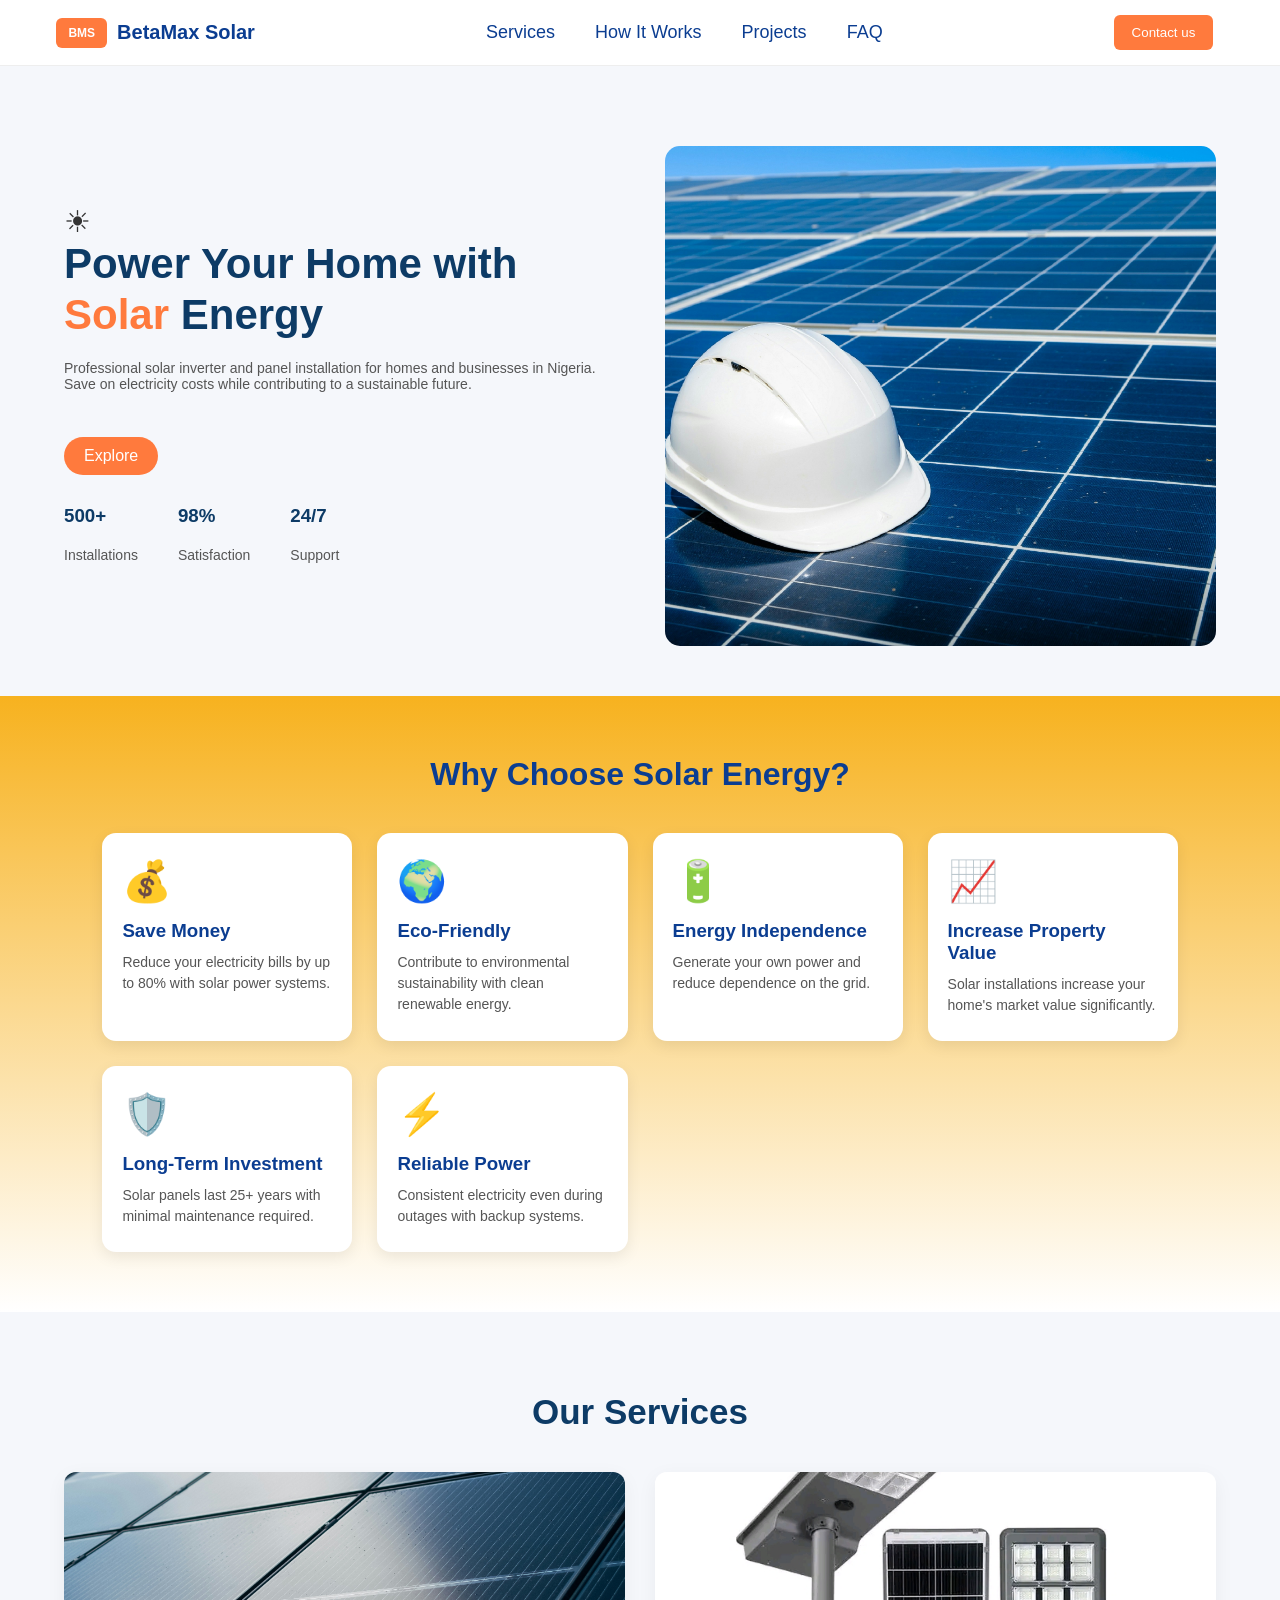
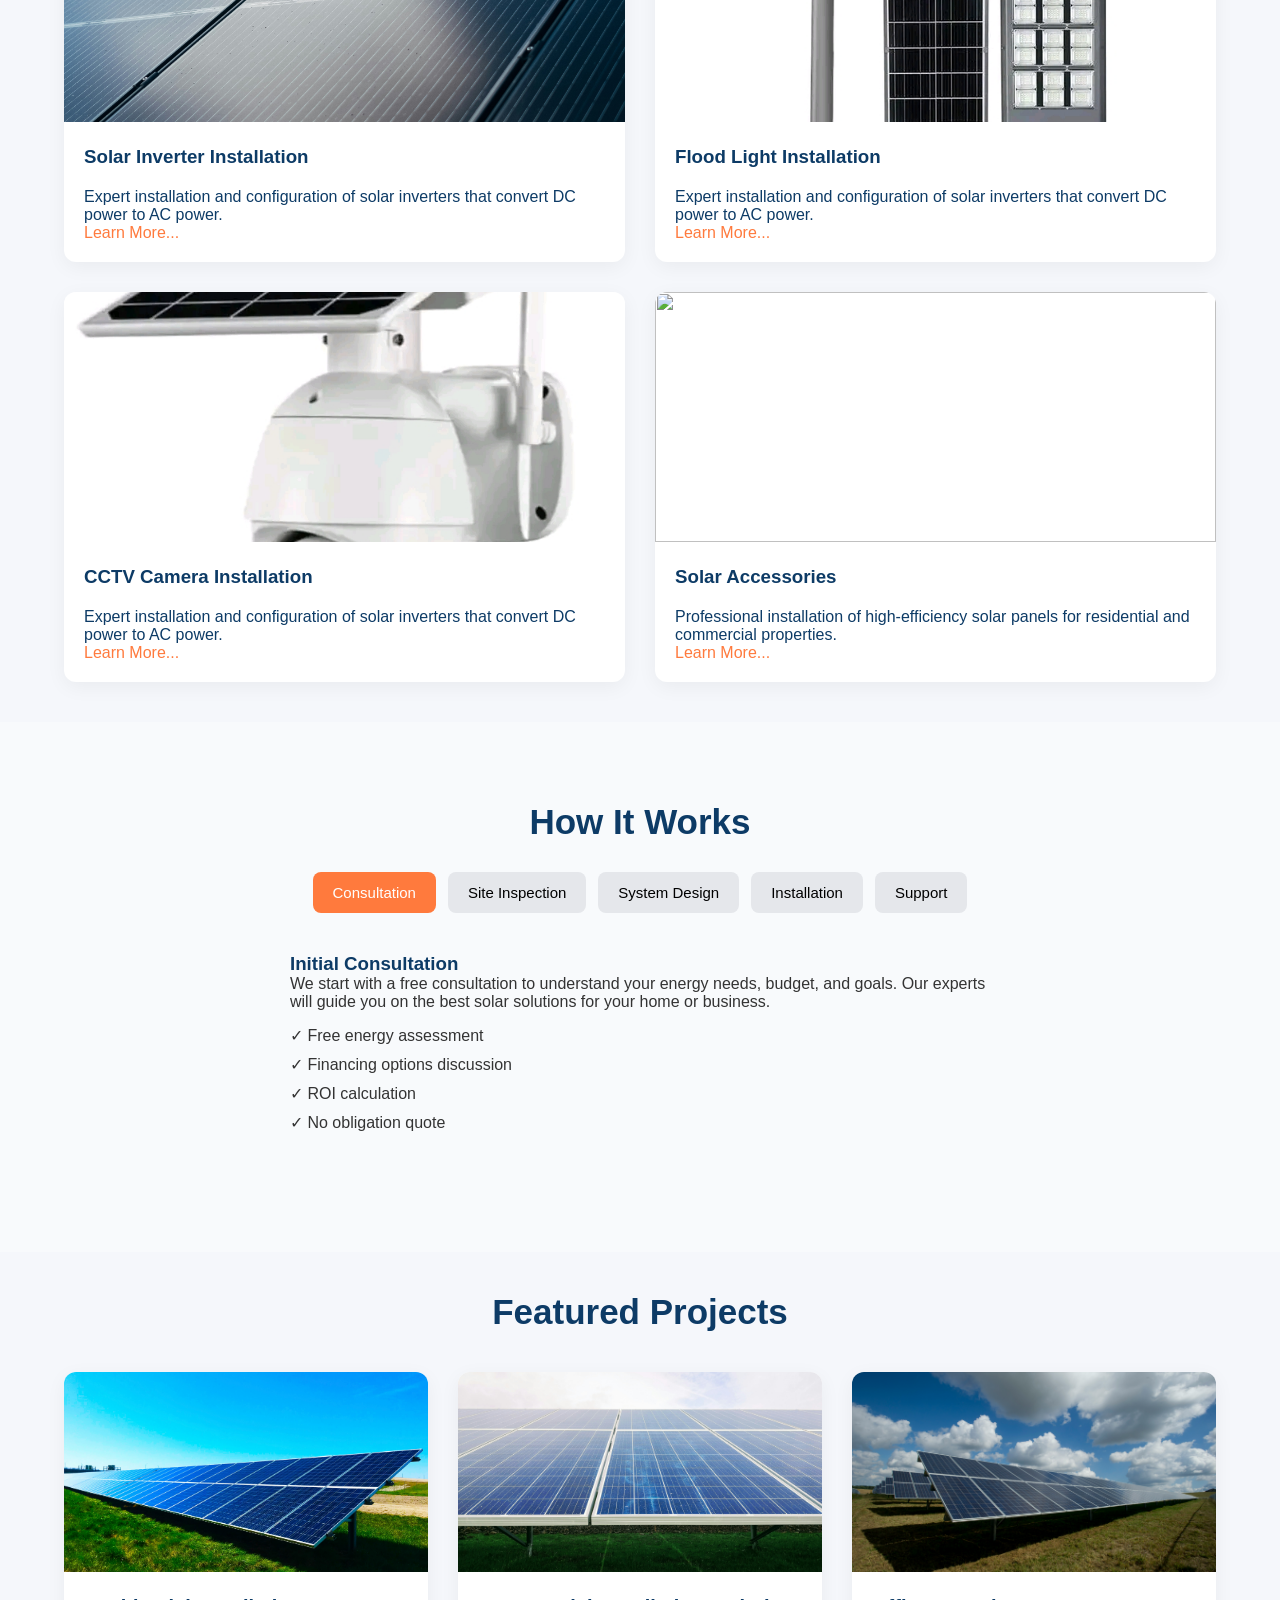
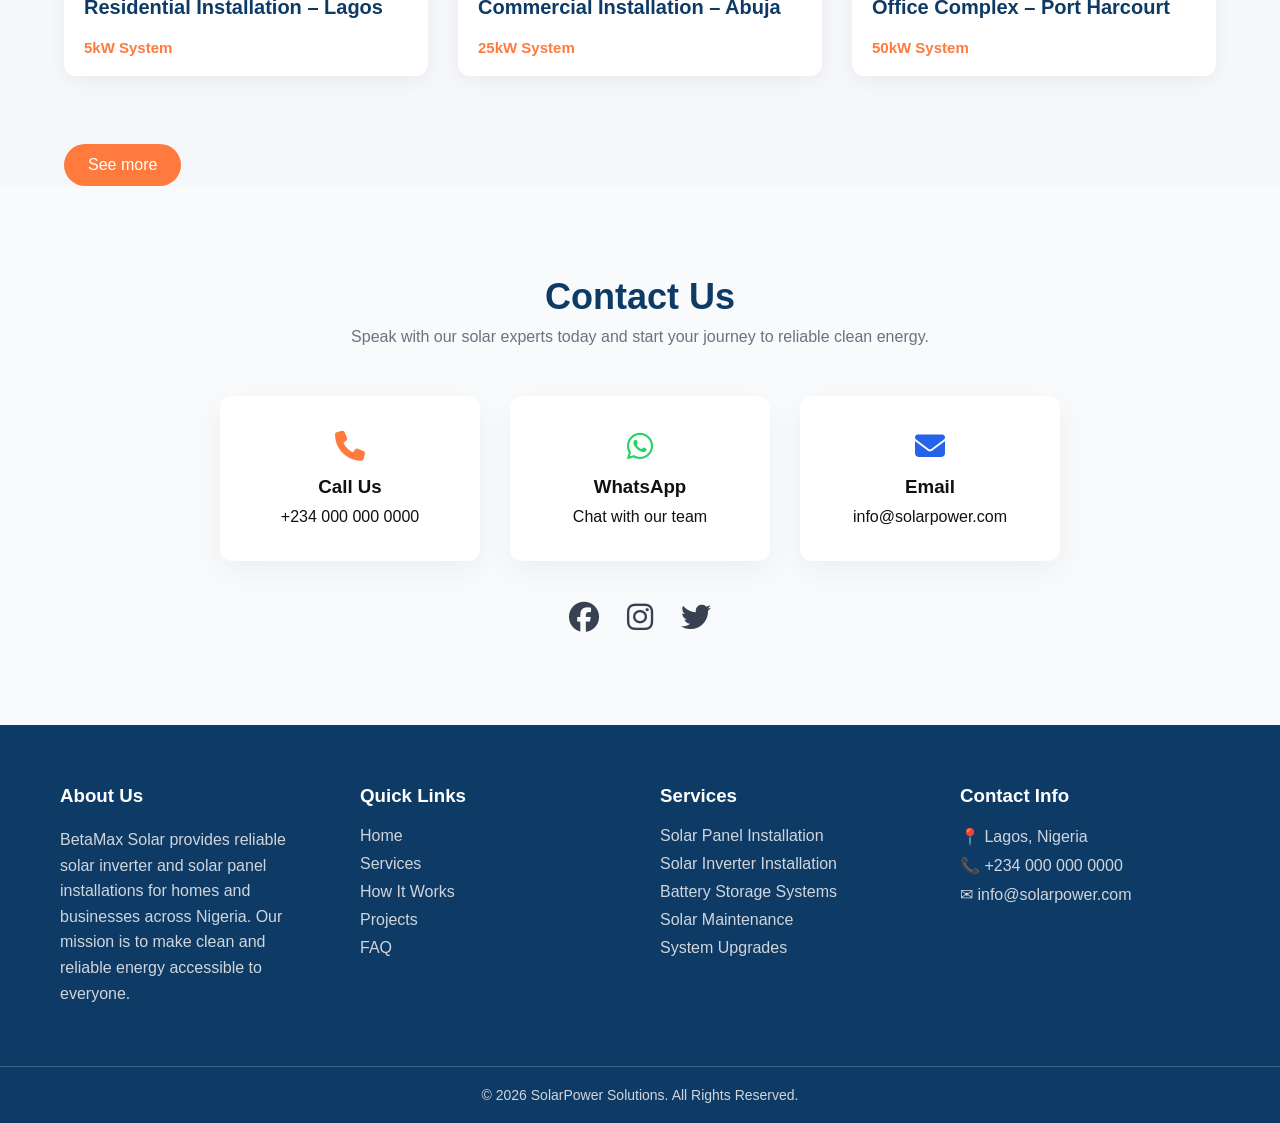
==== commit c8d72eaa: "Add files via upload" ====
--- a/index.html
+++ b/index.html
@@ -172,7 +172,7 @@
 <a href="services.html" class="movie-card-link">
 <div class="service-card">
 
-<img src="5.jpg">
+<img src="5.jpg" loading="lazy">
 
 <h3>Solar Inverter Installation</h3>
 
@@ -188,7 +188,7 @@
 <a href="flood.html" class="movie-card-link">
 <div class="service-card">
 
-<img src="15.jpg">
+<img src="15.jpg" loading="lazy">
 
 <h3>Flood Light Installation</h3>
 
@@ -203,7 +203,7 @@
 <a href="cctv.html" class="movie-card-link">
 <div class="service-card">
 
-<img src="16.jpg">
+<img src="16.jpg" loading="lazy">
 
 <h3>CCTV Camera Installation</h3>
 
@@ -219,7 +219,7 @@
 <a href="acc.html" class="movie-card-link">
 <div class="service-card">
 
-<img src="6.jpg">
+<img src="6.jpg" loading="lazy">
 
 <h3>Solar Accessories</h3>
 
@@ -391,7 +391,7 @@
 
 <div class="project-card">
 
-<img src="9.jpg">
+<img src="9.jpg" loading="lazy">
 
 <h3>Residential Installation – Lagos</h3>
 
@@ -402,7 +402,7 @@
 
 <div class="project-card">
 
-<img src="10.jpg">
+<img src="10.jpg" loading="lazy">
 
 <h3>Commercial Installation – Abuja</h3>
 
@@ -413,7 +413,7 @@
 
 <div class="project-card">
 
-<img src="8.jpg">
+<img src="8.jpg" loading="lazy">
 
 <h3>Office Complex – Port Harcourt</h3>
 
@@ -447,7 +447,7 @@
 <p>+234 000 000 0000</p>
 </a>
 
-<a href="https://wa.me/2340000000000" class="contact-card whatsapp">
+<a href="https://wa.me/2348112231116" class="contact-card whatsapp">
 <i class="fa-brands fa-whatsapp"></i>
 <h3>WhatsApp</h3>
 <p>Chat with our team</p>
--- a/style.css
+++ b/style.css
@@ -208,11 +208,18 @@
 /* ===================== */
 
 @media (max-width: 768px) {
-
+	
   /* SHOW HAMBURGER */
   .menu-toggle {
     display: block;
-  }
+	margin-right:-280px;
+  }
+	.back-btn{
+		margin-left:-220px;
+	}
+	.seemore-btn{
+		margin-left:-220px;
+	}
 
   /* HIDE NAV INITIALLY */
   nav ul {
@@ -255,6 +262,13 @@
   .hero-image {
     margin-top: 20px;
   }
+	
+.hero-stats{
+display:flex;
+gap:40px;
+margin-top:40px;
+	margin-left:50px;
+}
 }
 .quote-btn{
 background:#ff7a3d;
@@ -563,9 +577,9 @@
 padding:12px 24px;
 border-radius:24px;
 text-decoration:none;
-margin-top:-80px;
+margin-top:-70%;
 transition:0.3s;
-margin-left: 80px;
+margin-left: 5%;
 }
 
 .seemore-btn:hover{
@@ -721,7 +735,7 @@
 text-decoration:none;
 margin-top:20px;
 margin-bottom: 20px;
-margin-left: 41px;
+margin-left: 5%;
 transition:0.3s;
 }
 
@@ -738,7 +752,7 @@
 justify-content:center;
 align-items:center;
 gap:8px;
-margin-top:40px;
+margin-top:20px;
 flex-wrap:wrap;
 }
 
@@ -856,6 +870,7 @@
   padding: 60px 8%;
   background:linear-gradient(#f7b21f,#fff);
   text-align: center;
+	margin-top:-30px;
 }
 
 .features h2 {
@@ -903,4 +918,4 @@
   color: #555;
   font-size: 14px;
   line-height: 1.5;
-}+}
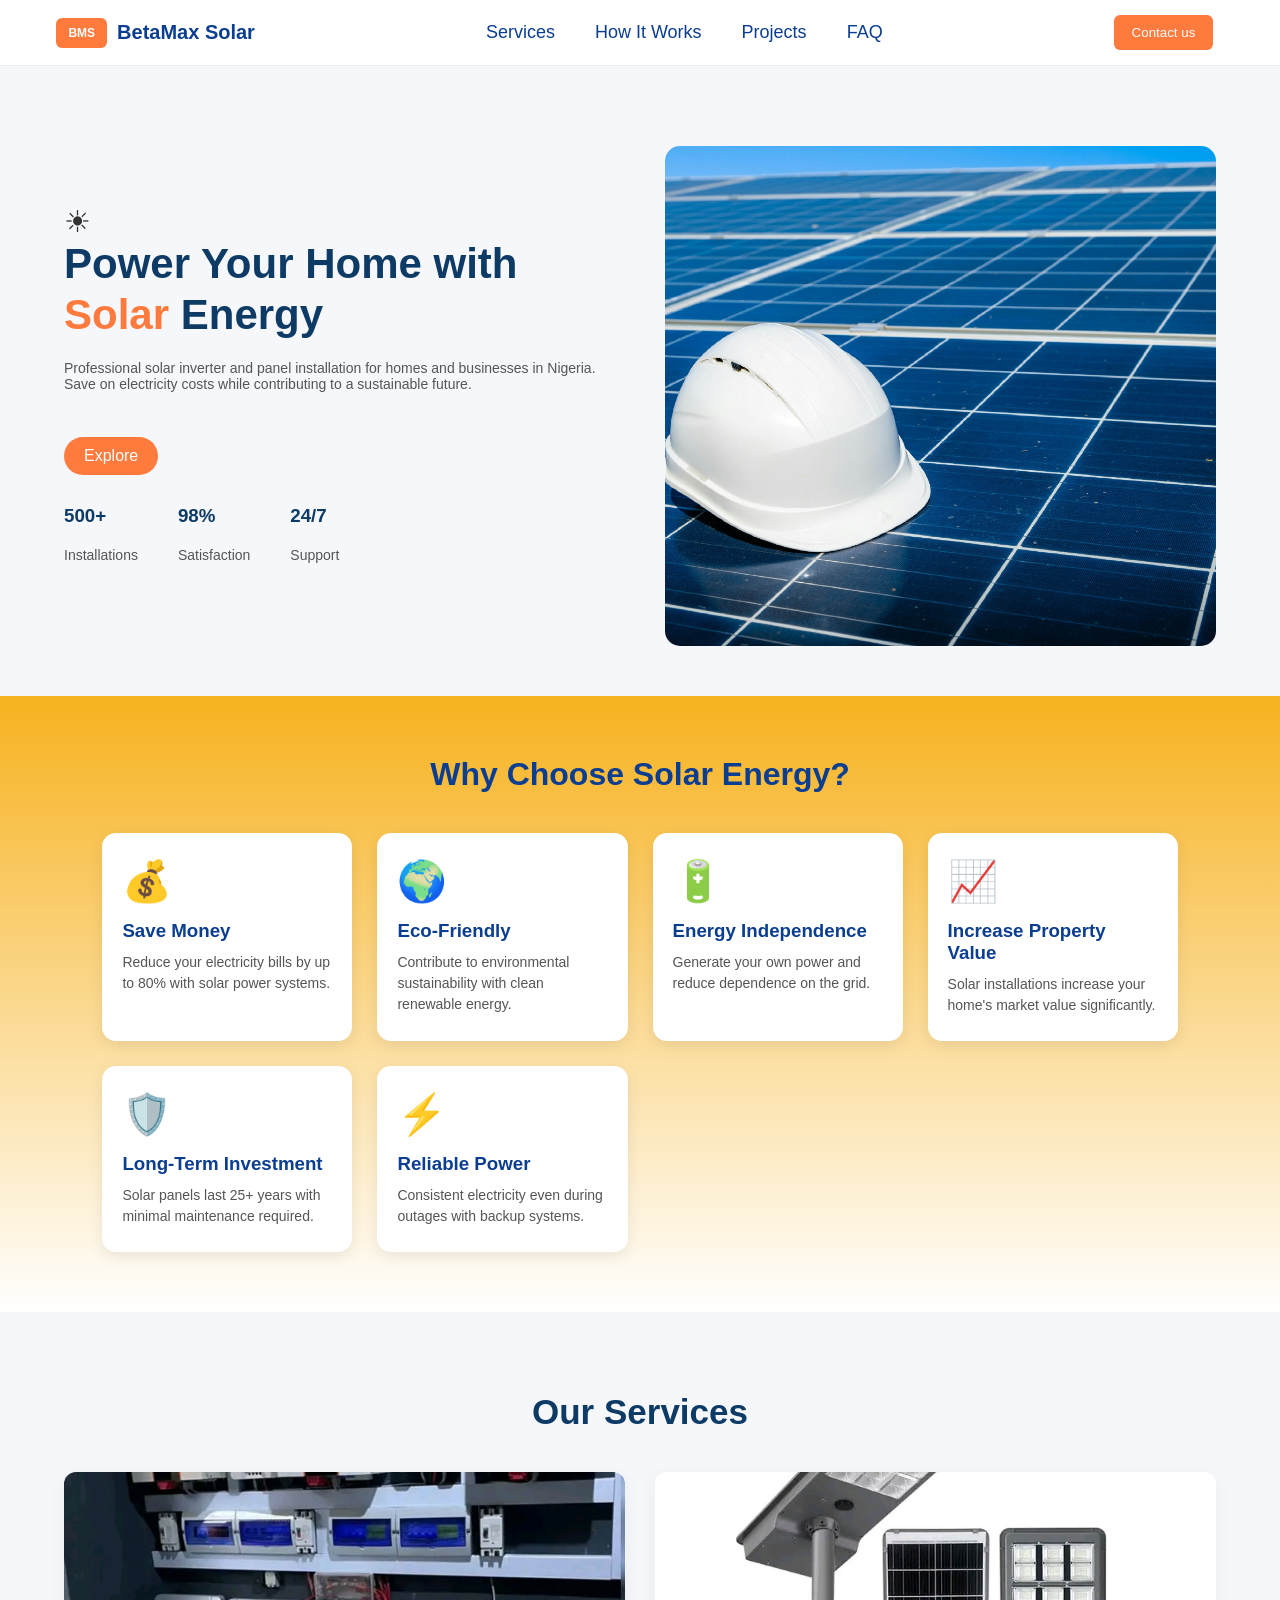
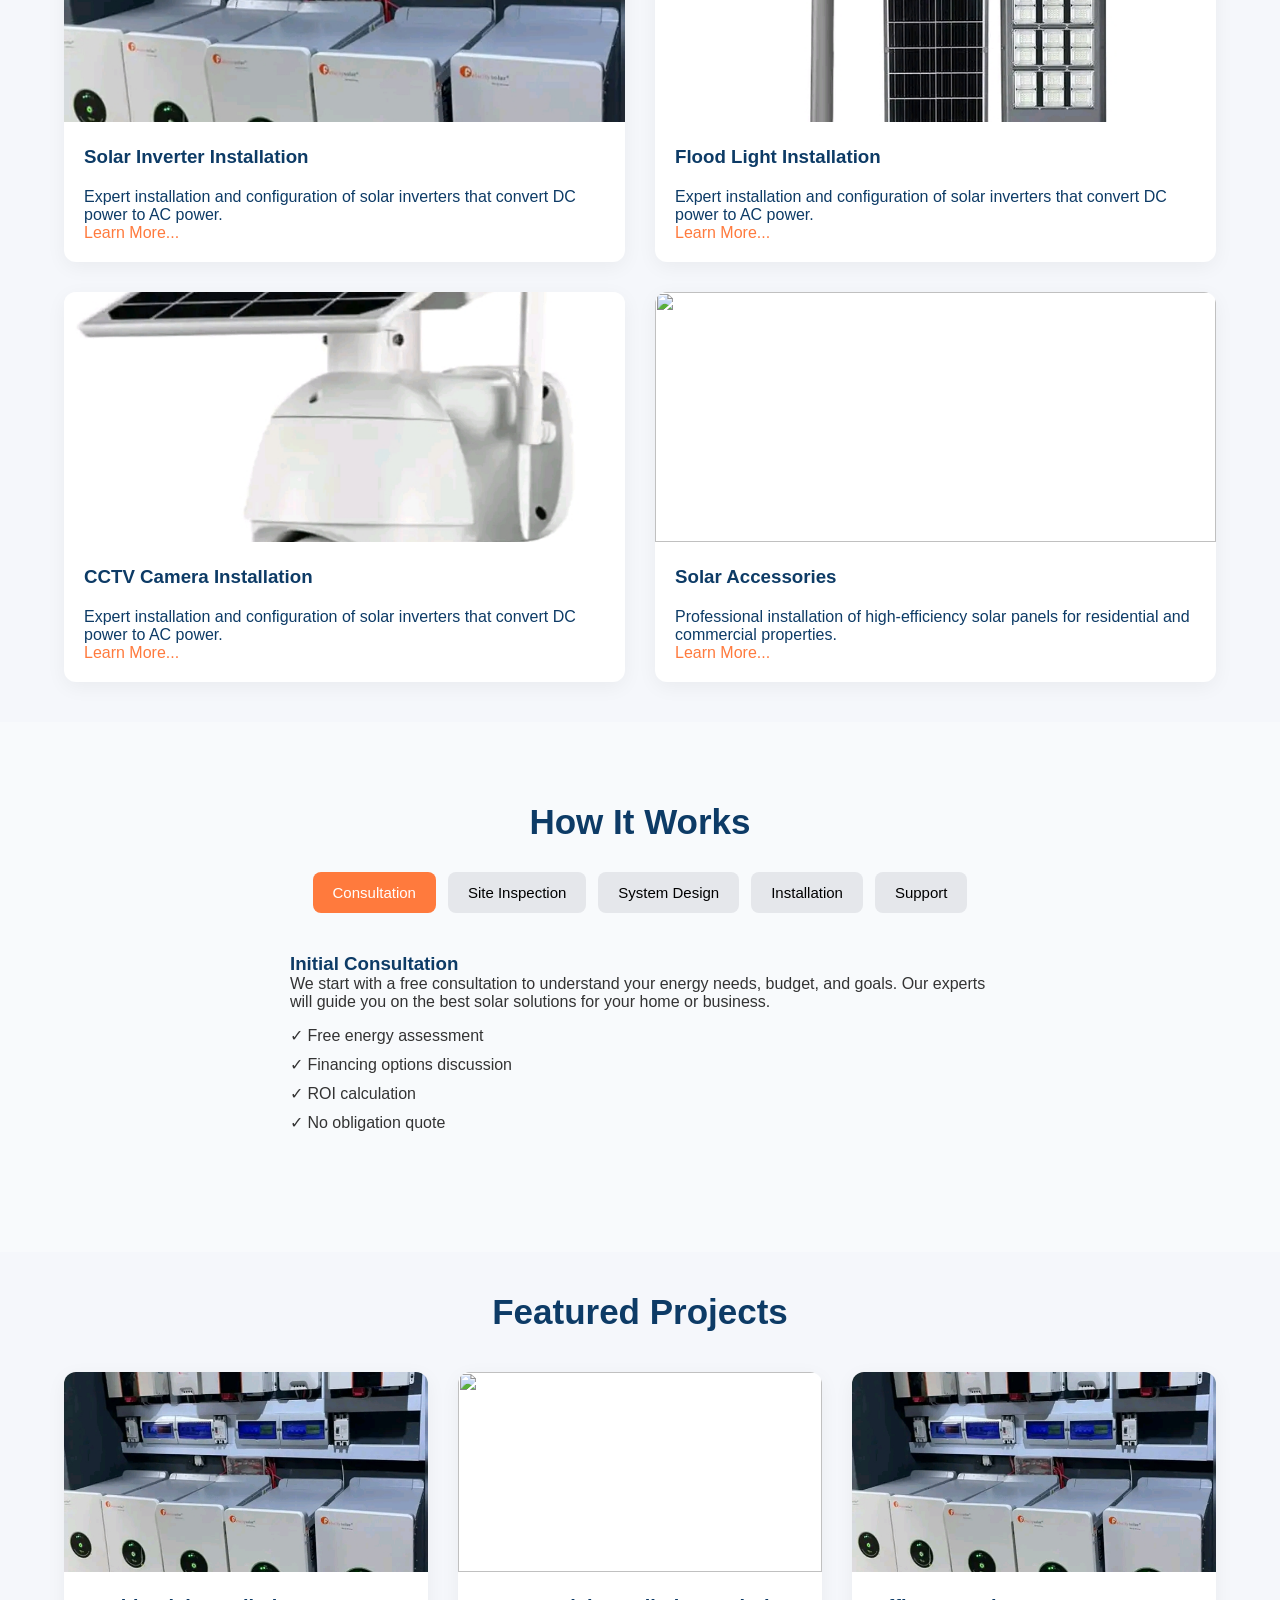
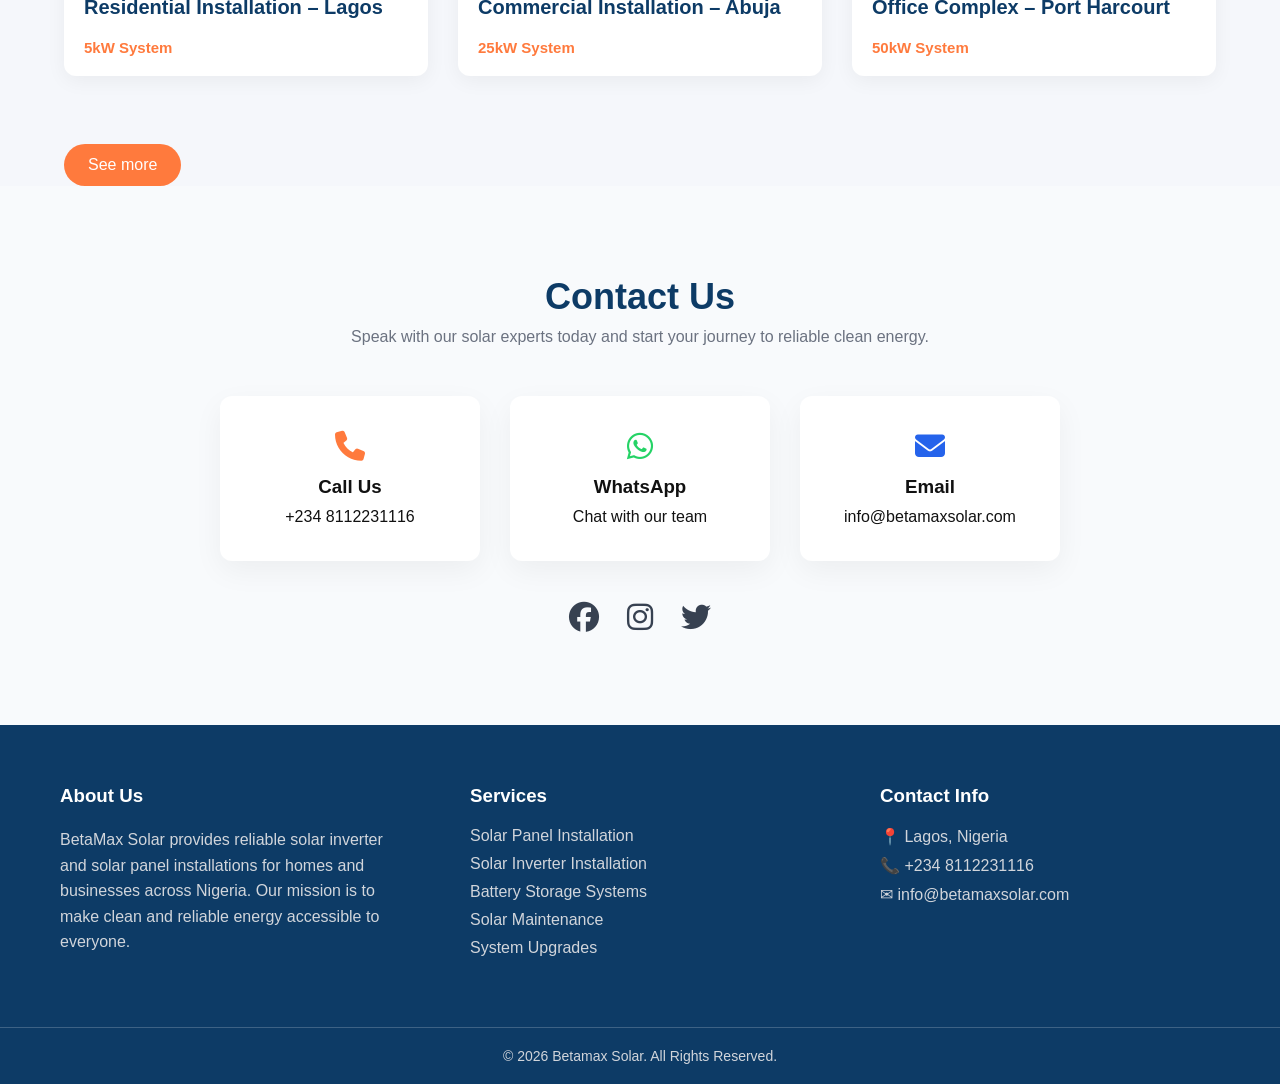
==== commit b72ede00: "Add files via upload" ====
--- a/index.html
+++ b/index.html
@@ -34,6 +34,10 @@
 <li><a href="#how-it-works">How It Works</a></li>
 <li><a href="#projects">Projects</a></li>
 <li><a href="faq.html">FAQ</a></li>
+ <!-- 👇 ADD THIS -->
+    <li class="mobile-contact">
+      <a href="contact.html" class="contact-btn">Contact Us</a>
+    </li>
 </ul>
 </nav>
 
@@ -172,7 +176,7 @@
 <a href="services.html" class="movie-card-link">
 <div class="service-card">
 
-<img src="5.jpg" loading="lazy">
+<img src="11.jpg" loading="lazy">
 
 <h3>Solar Inverter Installation</h3>
 
@@ -219,7 +223,7 @@
 <a href="acc.html" class="movie-card-link">
 <div class="service-card">
 
-<img src="6.jpg" loading="lazy">
+<img src="12.jpg" loading="lazy">
 
 <h3>Solar Accessories</h3>
 
@@ -391,7 +395,7 @@
 
 <div class="project-card">
 
-<img src="9.jpg" loading="lazy">
+<img src="11.jpg" loading="lazy">
 
 <h3>Residential Installation – Lagos</h3>
 
@@ -402,7 +406,7 @@
 
 <div class="project-card">
 
-<img src="10.jpg" loading="lazy">
+<img src="12.jpg" loading="lazy">
 
 <h3>Commercial Installation – Abuja</h3>
 
@@ -413,7 +417,7 @@
 
 <div class="project-card">
 
-<img src="8.jpg" loading="lazy">
+<img src="11.jpg" loading="lazy">
 
 <h3>Office Complex – Port Harcourt</h3>
 
@@ -444,7 +448,7 @@
 <a href="tel:+234000000000" class="contact-card call">
 <i class="fa-solid fa-phone"></i>
 <h3>Call Us</h3>
-<p>+234 000 000 0000</p>
+<p>+234 8112231116</p>
 </a>
 
 <a href="https://wa.me/2348112231116" class="contact-card whatsapp">
@@ -453,10 +457,10 @@
 <p>Chat with our team</p>
 </a>
 
-<a href="mailto:info@solarpower.com" class="contact-card email">
+<a href="mailto:info@betamaxsolar.com" class="contact-card email">
 <i class="fa-solid fa-envelope"></i>
 <h3>Email</h3>
-<p>info@solarpower.com</p>
+<p>info@betamaxsolar.com</p>
 </a>
 
 </div>
@@ -495,21 +499,6 @@
 
 </div>
 
-
-<div class="footer-col">
-
-<h3>Quick Links</h3>
-
-<ul>
-<li><a href="#">Home</a></li>
-<li><a href="#services">Services</a></li>
-<li><a href="#">How It Works</a></li>
-<li><a href="#projects">Projects</a></li>
-<li><a href="#faq.html">FAQ</a></li>
-
-</ul>
-
-</div>
 
 
 <div class="footer-col">
@@ -534,8 +523,8 @@
 
 <ul>
 <li>📍 Lagos, Nigeria</li>
-<li>📞 +234 000 000 0000</li>
-<li>✉ info@solarpower.com</li>
+<li>📞 +234 8112231116</li>
+<li>✉ info@betamaxsolar.com</li>
 </ul>
 
 </div>
@@ -546,7 +535,7 @@
 <div class="footer-bottom">
 
 <p>
-© 2026 SolarPower Solutions. All Rights Reserved.
+© 2026 Betamax Solar. All Rights Reserved.
 </p>
 
 </div>
--- a/style.css
+++ b/style.css
@@ -686,7 +686,7 @@
 margin:auto;
 display:grid;
 grid-template-columns:repeat(auto-fit,minmax(220px,1fr));
-gap:40px;
+gap:70px;
 padding:0 20px 60px;
 }
 
@@ -752,7 +752,7 @@
 justify-content:center;
 align-items:center;
 gap:8px;
-margin-top:20px;
+margin-top:-10px;
 flex-wrap:wrap;
 }
 
@@ -919,3 +919,37 @@
   font-size: 14px;
   line-height: 1.5;
 }
+.mobile-contact {
+  display: none;
+}
+
+@media (max-width: 768px) {
+
+  /* Show dropdown contact */
+  .mobile-contact {
+    display: block;
+  }
+
+  /* Hide desktop button */
+  .nav-buttons {
+    display: none;
+  }
+
+  /* Style it nicely */
+  .mobile-contact .contact-btn {
+    background: #ff7a3d;
+    color: #fff;
+    padding: 10px 20px;
+    border-radius: 6px;
+    display: inline-block;
+  }
+  
+.mobile-contact {
+  margin-top: 10px;
+}
+h5{
+  margin-left: 30%;
+
+}
+}
+
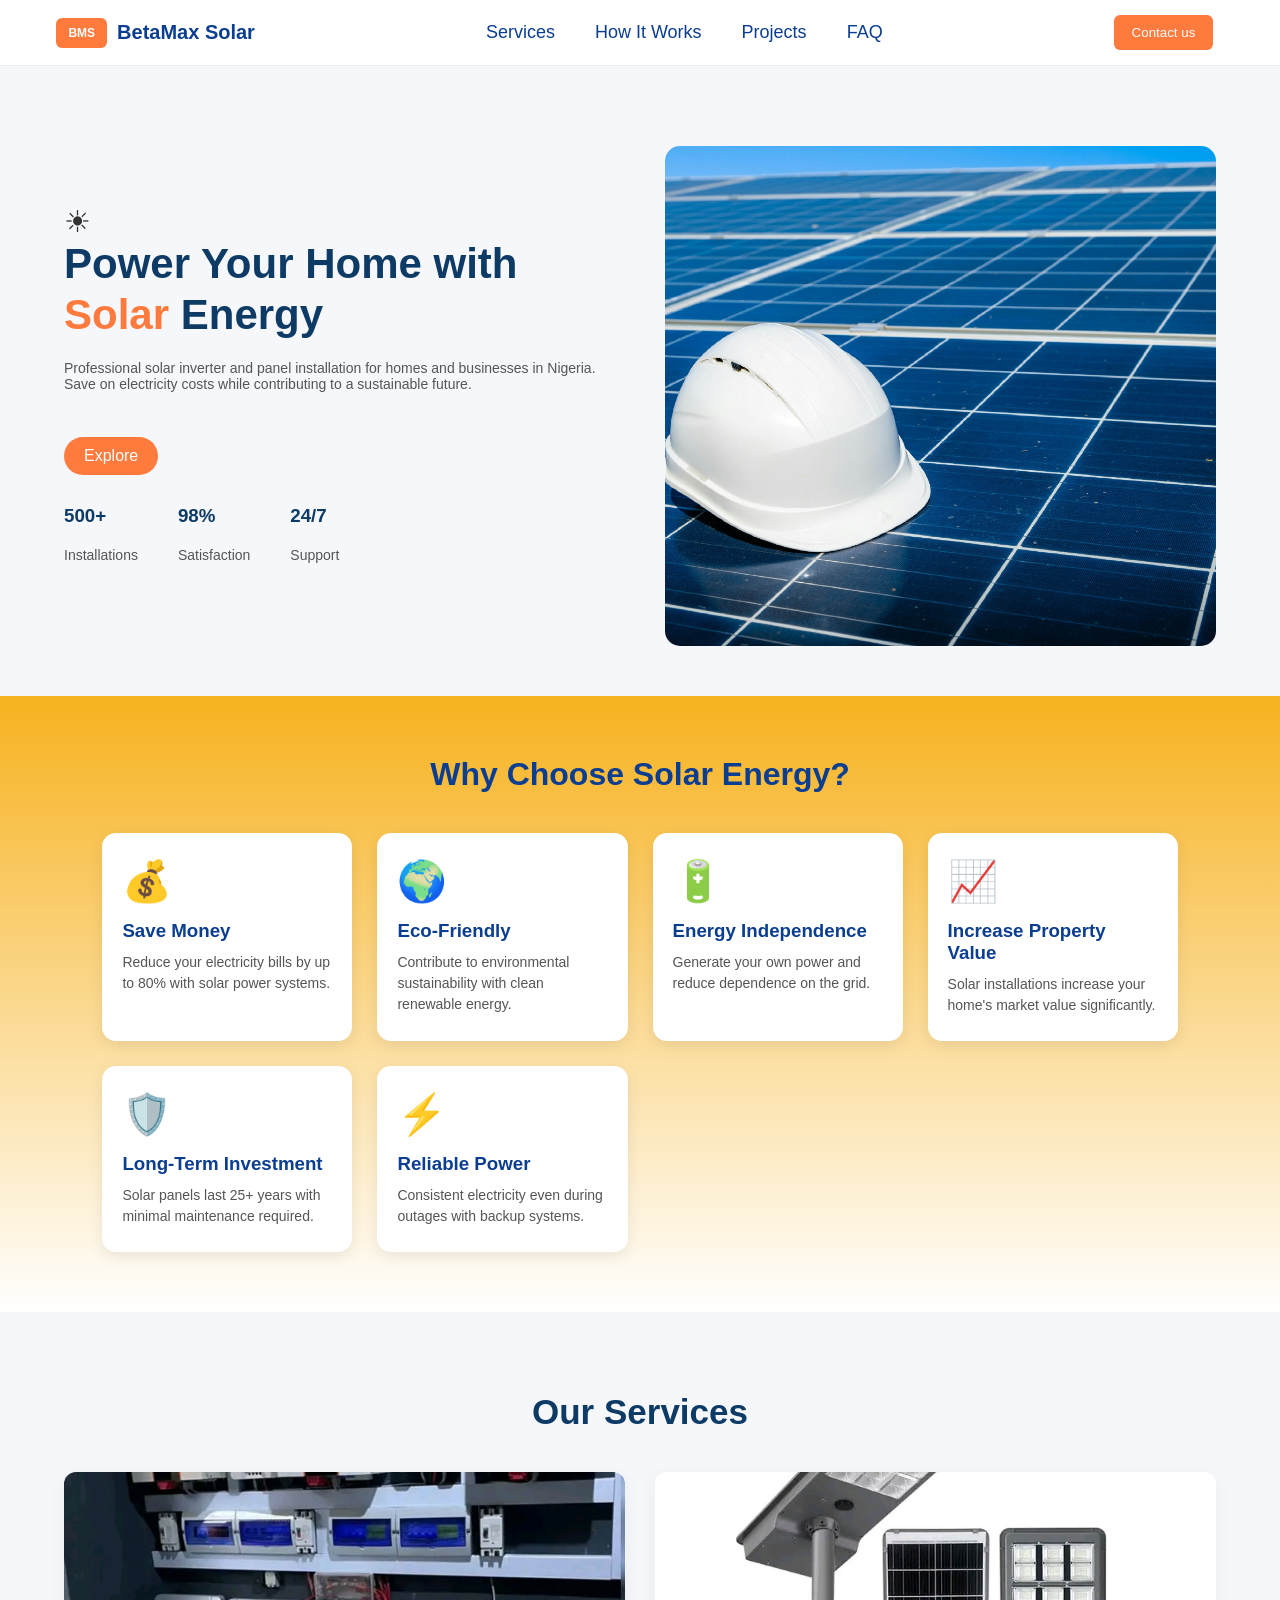
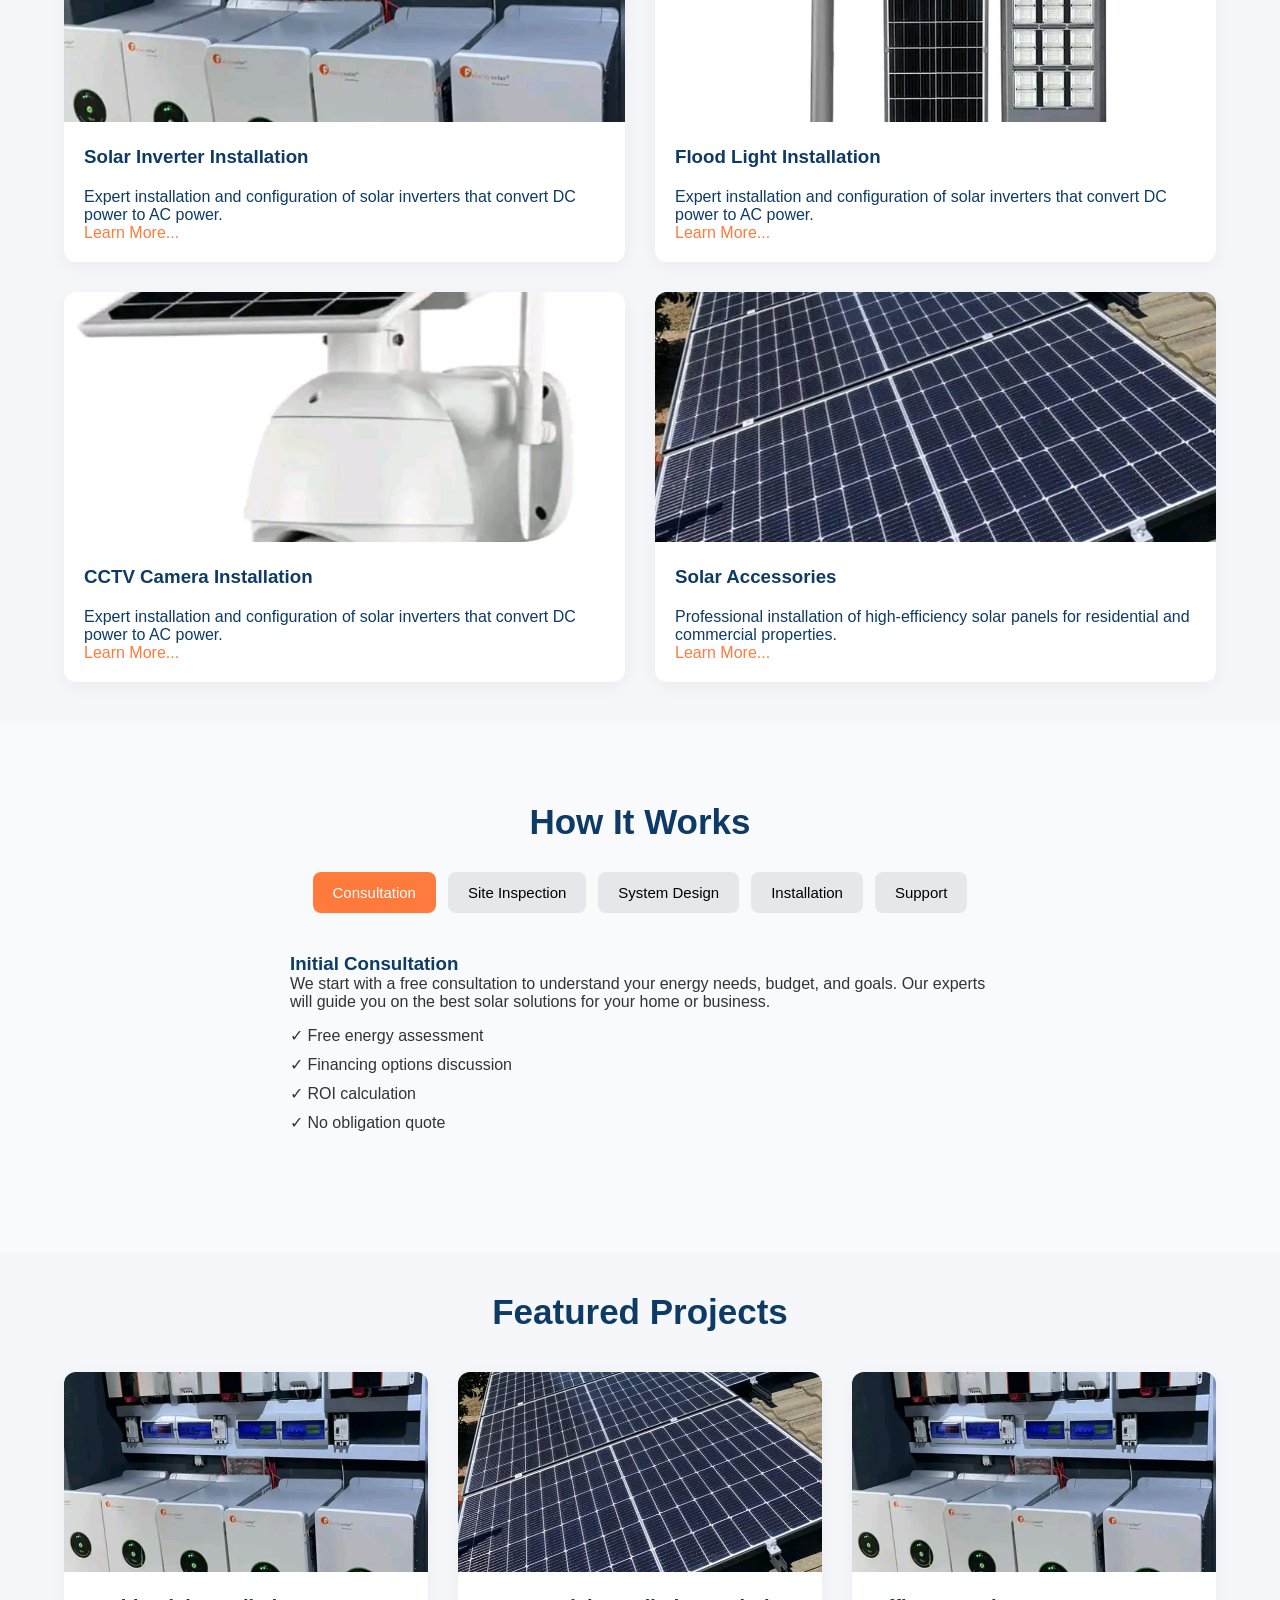
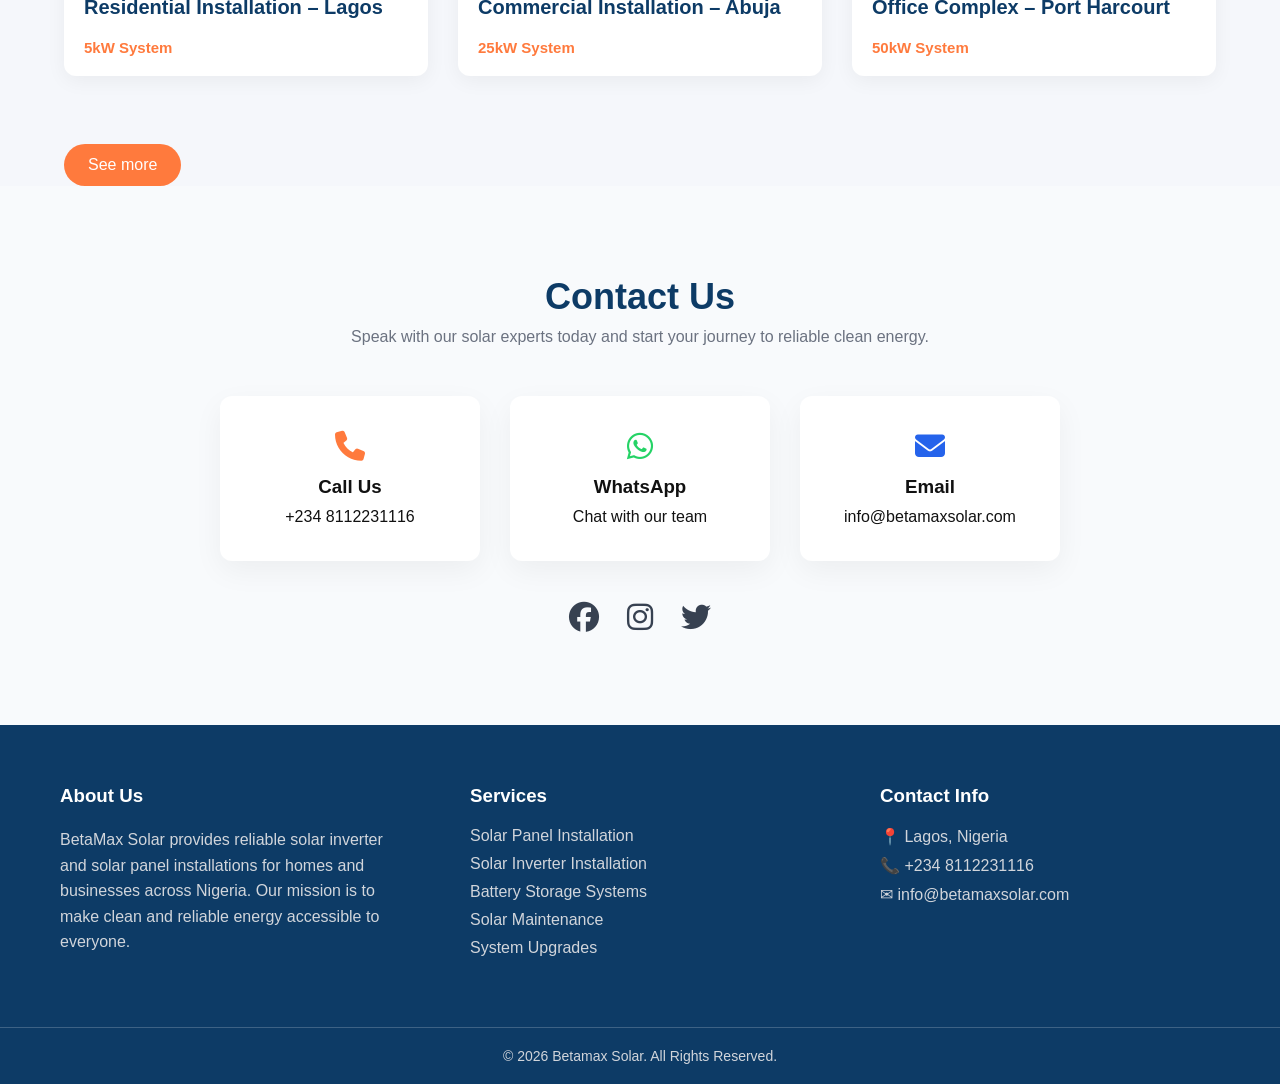
==== commit 21bfdc69: "Add files via upload" ====
--- a/index.html
+++ b/index.html
@@ -445,7 +445,7 @@
 
 <div class="primary-contact">
 
-<a href="tel:+234000000000" class="contact-card call">
+<a href="tel:+2348112231116" class="contact-card call">
 <i class="fa-solid fa-phone"></i>
 <h3>Call Us</h3>
 <p>+234 8112231116</p>
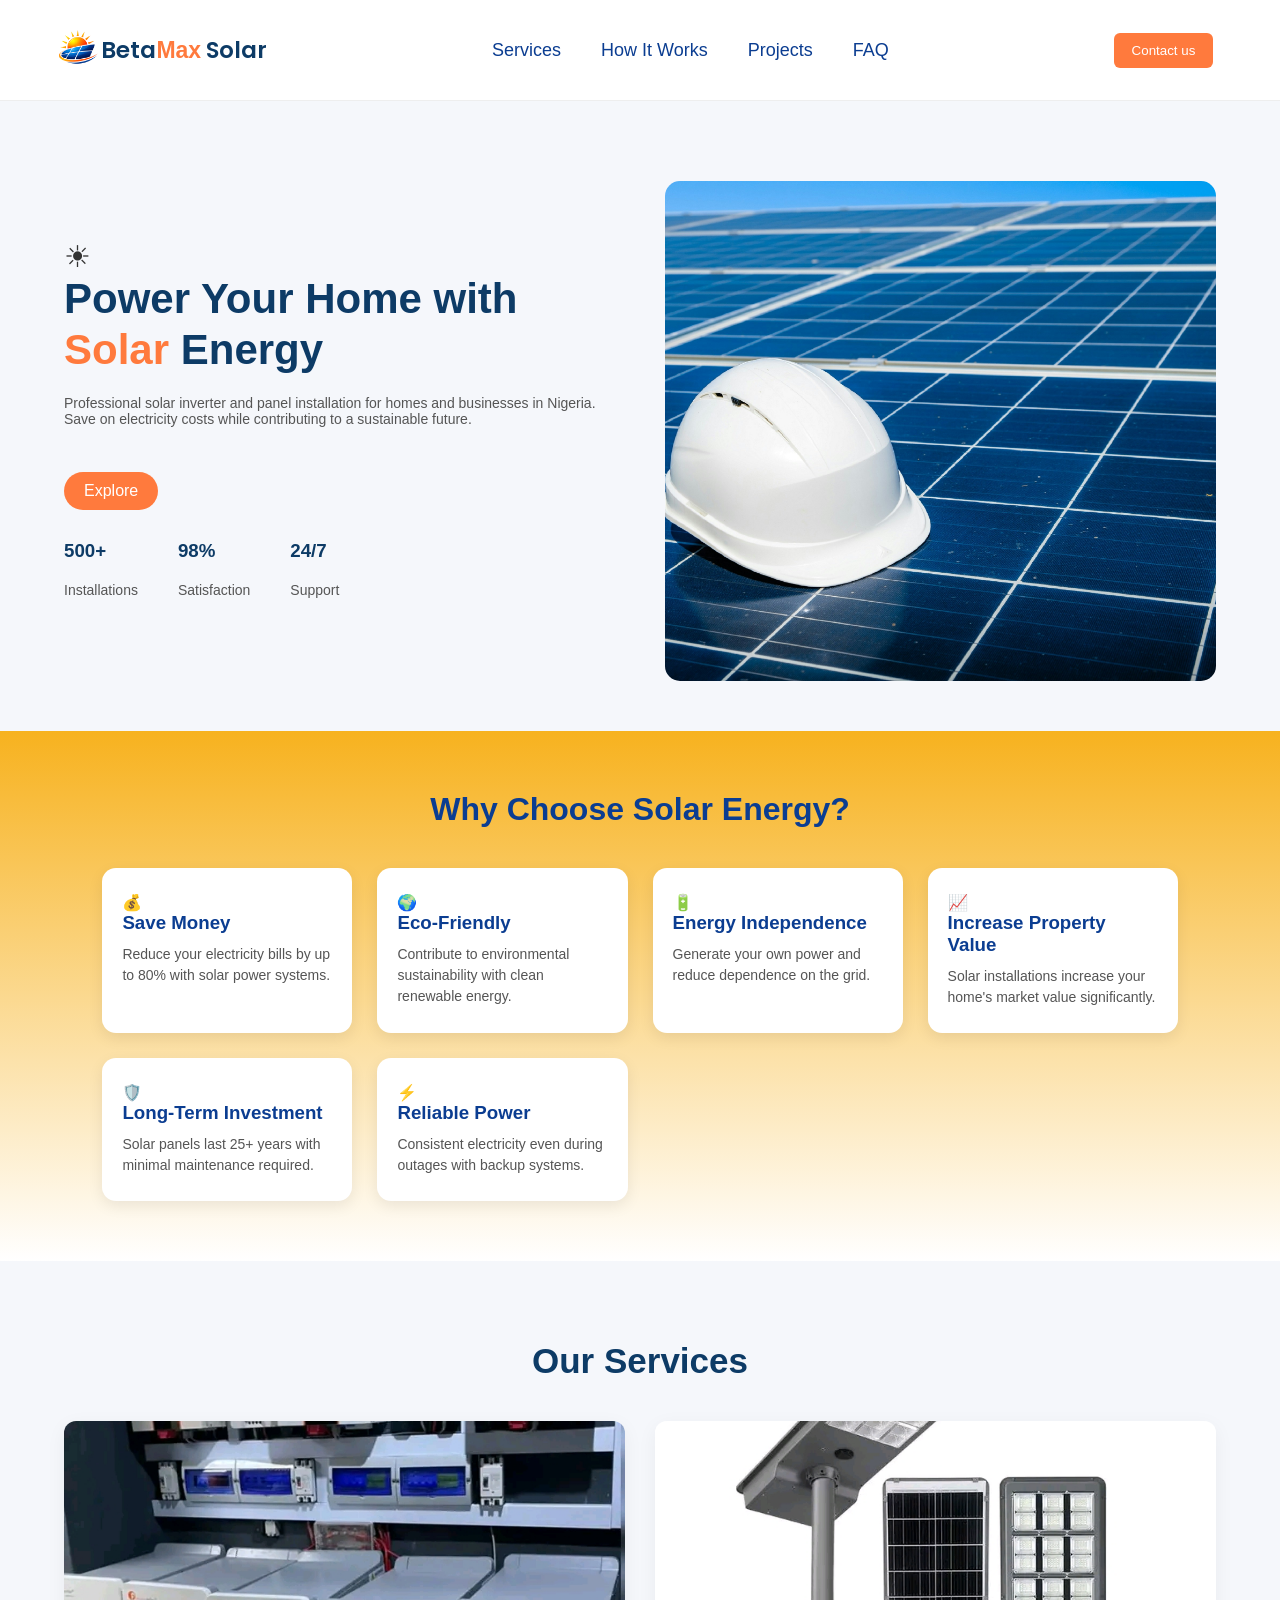
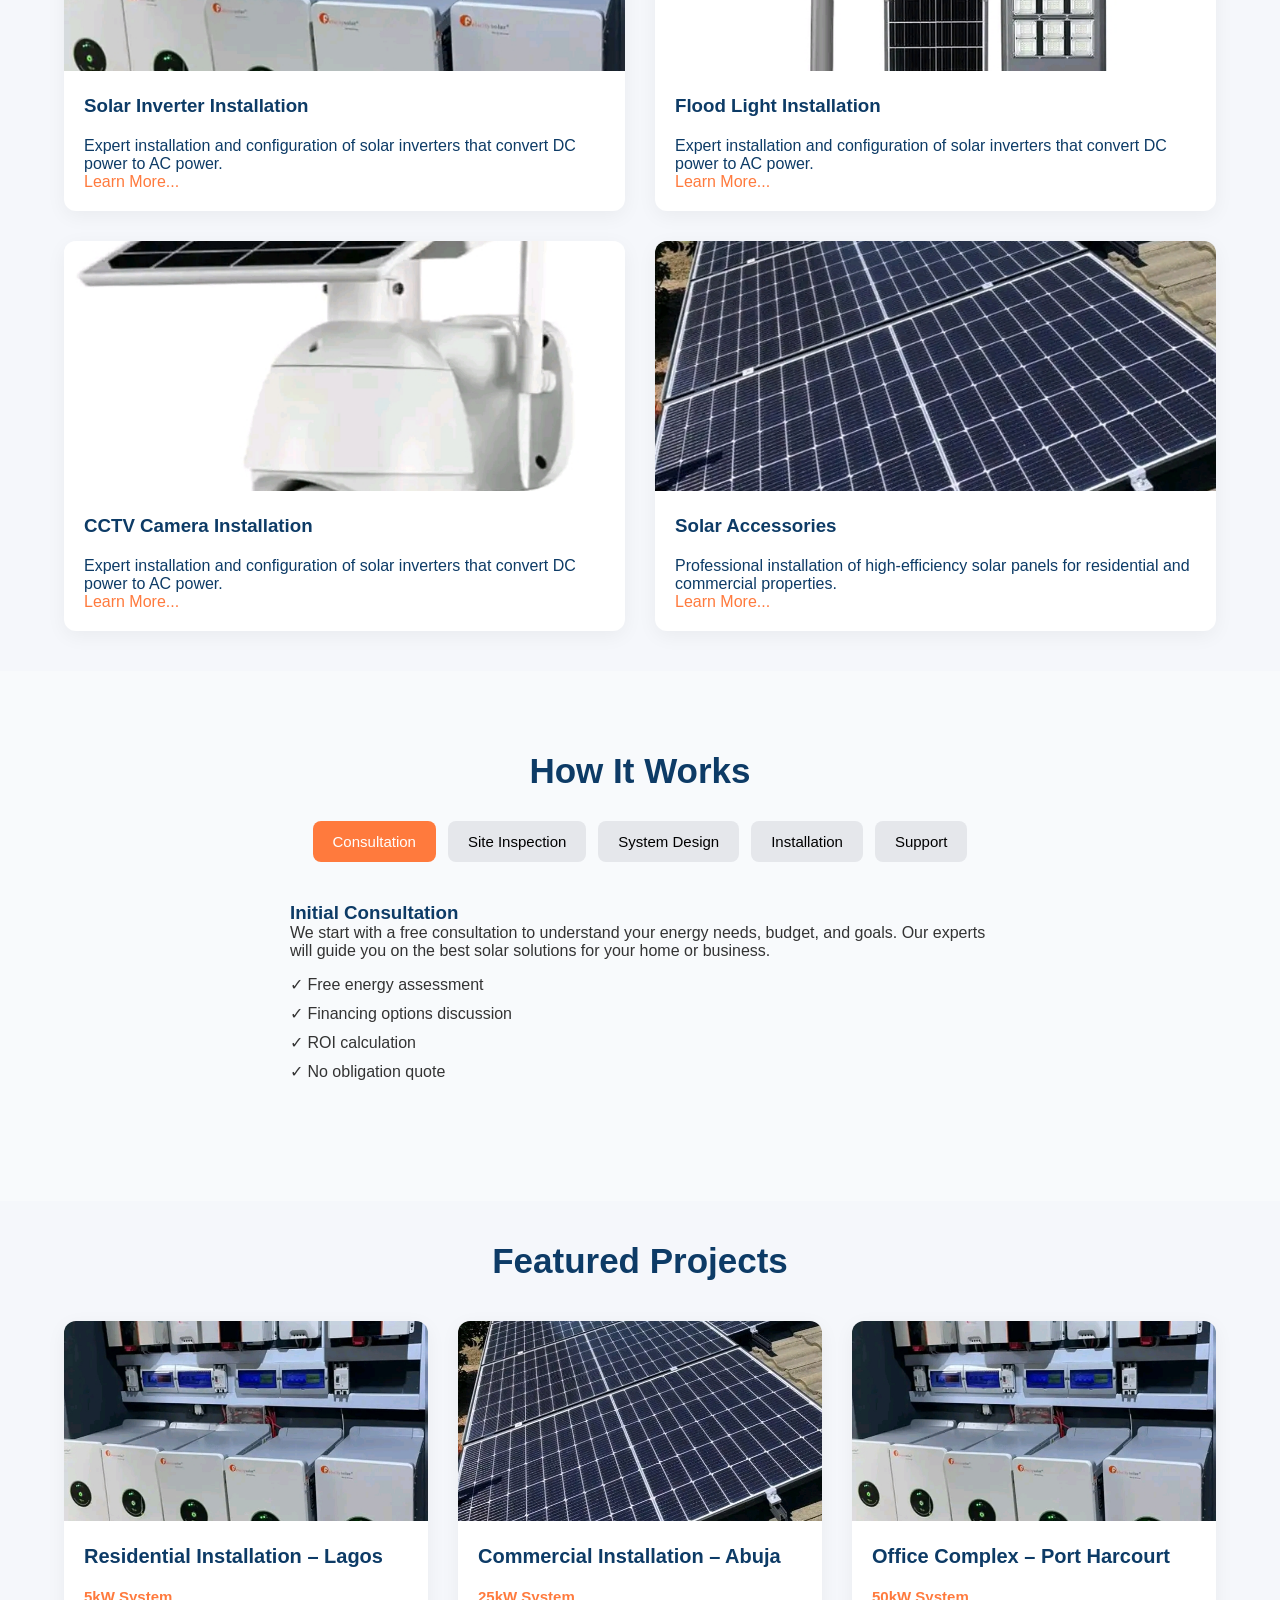
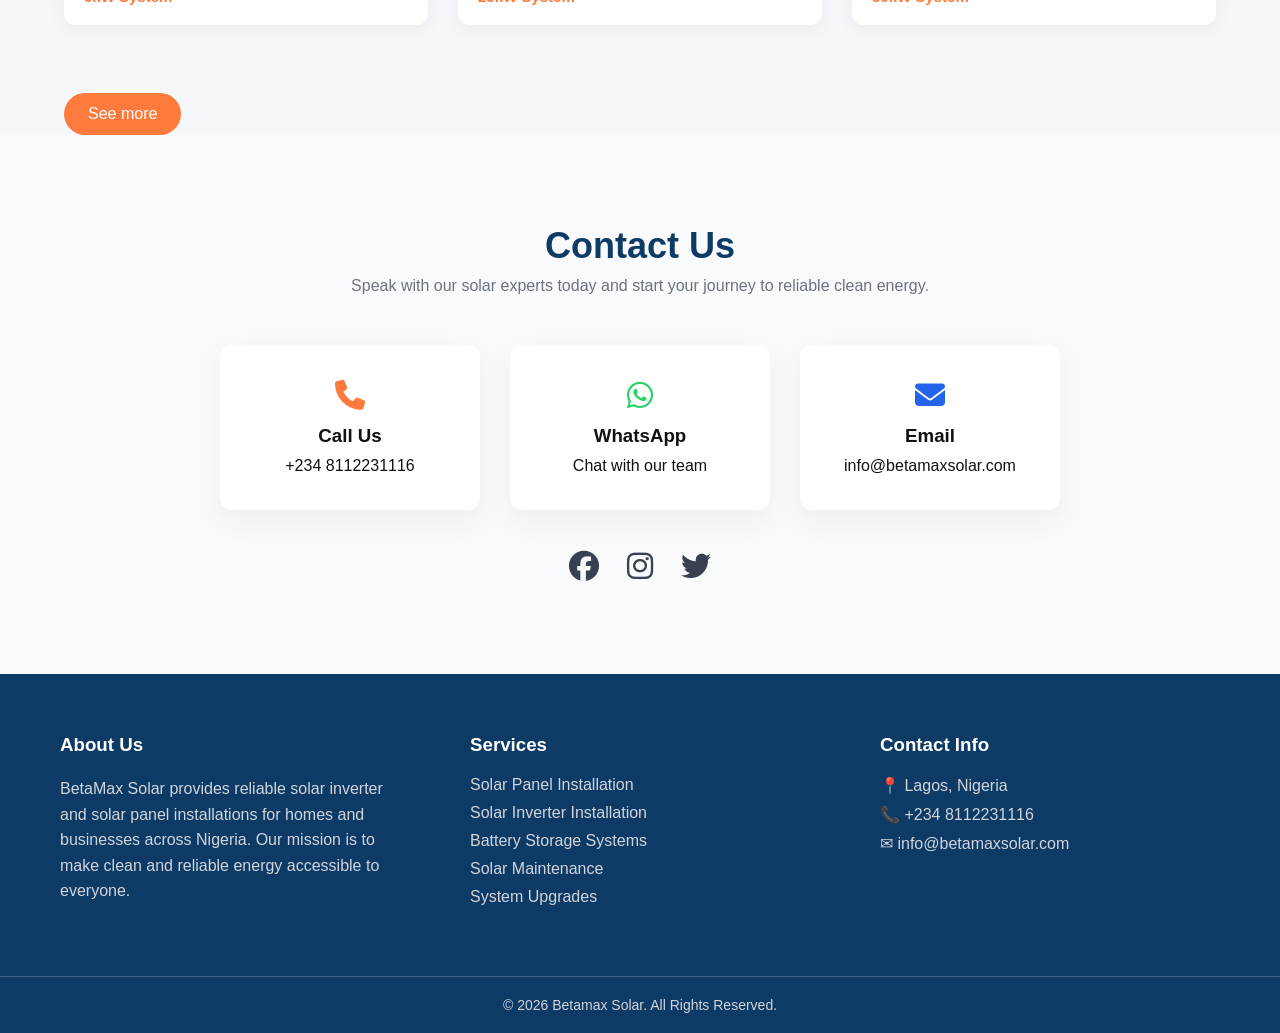
==== commit 69997d3b: "Add files via upload" ====
--- a/index.html
+++ b/index.html
@@ -6,12 +6,11 @@
 <meta name="viewport" content="width=device-width, initial-scale=1.0">
 
 <title>BetaMax Solar</title>
-
+<link rel="icon" href="png.png">
 <link rel="stylesheet" href="style.css">
 
 <link href="https://fonts.googleapis.com/css2?family=Poppins:wght@300;400;500;600;700&display=swap" rel="stylesheet">
-
-<link rel="stylesheet" href="https://cdnjs.cloudflare.com/ajax/libs/font-awesome/6.5.0/css/all.min.css">
+ <link rel="stylesheet" href="https://cdnjs.cloudflare.com/ajax/libs/font-awesome/6.5.0/css/all.min.css">
 </head>
 
 <body>
@@ -20,8 +19,8 @@
 
 <div class="container nav">
 <div class="logo">
-<div class="logo-box">BMS</div>
-<span>BetaMax Solar</span>
+<img src="png.png" alt="Betamax Solar Logo">
+<span1>Beta<span2>Max</span2> Solar</span1>
 </div>
 
 <!-- Hamburger -->
--- a/style.css
+++ b/style.css
@@ -3,8 +3,11 @@
 padding:0;
 box-sizing:border-box;
 font-family:Poppins;
-}
-
+
+}
+.icon{
+  width: 30px;
+}
 body{
 background:#f5f7fb;
 color:#333;
@@ -34,22 +37,26 @@
 .logo{
 display:flex;
 align-items:center;
-gap:10px;
-font-weight:600;
-font-size:12px;
-margin-left: -110px;
-}
-
-.logo-box{
-background:linear-gradient(#f7b21f,#ff7a3d);
-color:white;
-padding:6px 8px;
-border-radius:6px;
-font-weight:600;
+margin-left: -140px;
+}
+
+
+.logo img{
+height:70px;
+width:auto;
 }
 span{
  color:#0d3b66;
- font-size: 20px;
+ font-size: 23px;
+}
+
+
+span1{
+ color:#0d3b66;
+ font-size: 23px;
+ margin-left:-40px;
+font-family:Poppins;
+font-weight: 600;
 
 }
 span2{
@@ -91,14 +98,6 @@
   display: flex;
   align-items: center;
   gap: 10px;
-}
-
-.logo-box {
-  background: #ff7a3d;
-  color: #fff;
-  padding: 8px 12px;
-  border-radius: 6px;
-  font-weight: bold;
 }
 
 .logo span {
@@ -570,6 +569,62 @@
 font-size: 15px;
 }
 
+
+/* PACKAGE */
+
+.package{
+padding:80px 0;
+text-align:center;
+margin-top: -40px;
+}
+.container h2{
+    font-size: 35px;
+color:#0d3b66;
+text-align: center;
+}
+
+.package-grid{
+display:grid;
+grid-template-columns:repeat(auto-fit,minmax(300px,1fr));
+gap:30px;
+margin-top:40px;
+}
+
+.package-card{
+background:white;
+border-radius:12px;
+box-shadow:0 5px 20px rgba(0,0,0,0.05);
+text-align:left;
+overflow:hidden;
+}
+
+.package-card img{
+width:100%;
+height:200px;
+object-fit:cover;
+}
+
+.package-card h3{
+padding:20px;
+font-size:23px;
+color:#0d3b66;
+}
+
+.package-card span{
+padding:0 20px 20px;
+display:block;
+color:#ff7a3d;
+font-weight:700;
+font-size: 23px;
+margin-top: -15px;
+}
+
+.package-card p{
+  font-weight:600;
+  margin-left: 20px;
+  color:#0d3b66;
+}
+
 .seemore-btn{
 background:#ff7a3d;
 color:white;
@@ -587,6 +642,30 @@
 color:white;
 transform:scale(1.05);
 }
+
+
+
+.package-btn{
+background:#ff7a3d;
+color:white;
+display:inline-block;
+padding:6px 10px;
+border-radius:24px;
+text-decoration:none;
+margin-top:-70%;
+margin-bottom: 10px;
+transition:0.3s;
+margin-left: 5%;
+}
+
+.package-btn:hover{
+background:#ff7a3d;
+color:white;
+transform:scale(1.05);
+}
+
+
+
 /* CONTACT SECTION */
 
 .contact-section{
@@ -752,7 +831,7 @@
 justify-content:center;
 align-items:center;
 gap:8px;
-margin-top:-10px;
+margin-top:30px;
 flex-wrap:wrap;
 }
 
@@ -862,7 +941,7 @@
 h5{
   color:#1b3f6b;
      font-size: 35px;
-     margin-left:40%;
+     text-align: center;
      margin-top: 40px;
 }
 
@@ -901,12 +980,6 @@
   transform: translateY(-8px);
 }
 
-/* ICON STYLE */
-.icon {
-  font-size: 40px;
-  margin-bottom: 15px;
-}
-
 /* TITLE */
 .card h3 {
   color: #0b3d91;
@@ -948,8 +1021,8 @@
   margin-top: 10px;
 }
 h5{
-  margin-left: 30%;
-
-}
-}
-
+  text-align: center;
+
+}
+}
+
